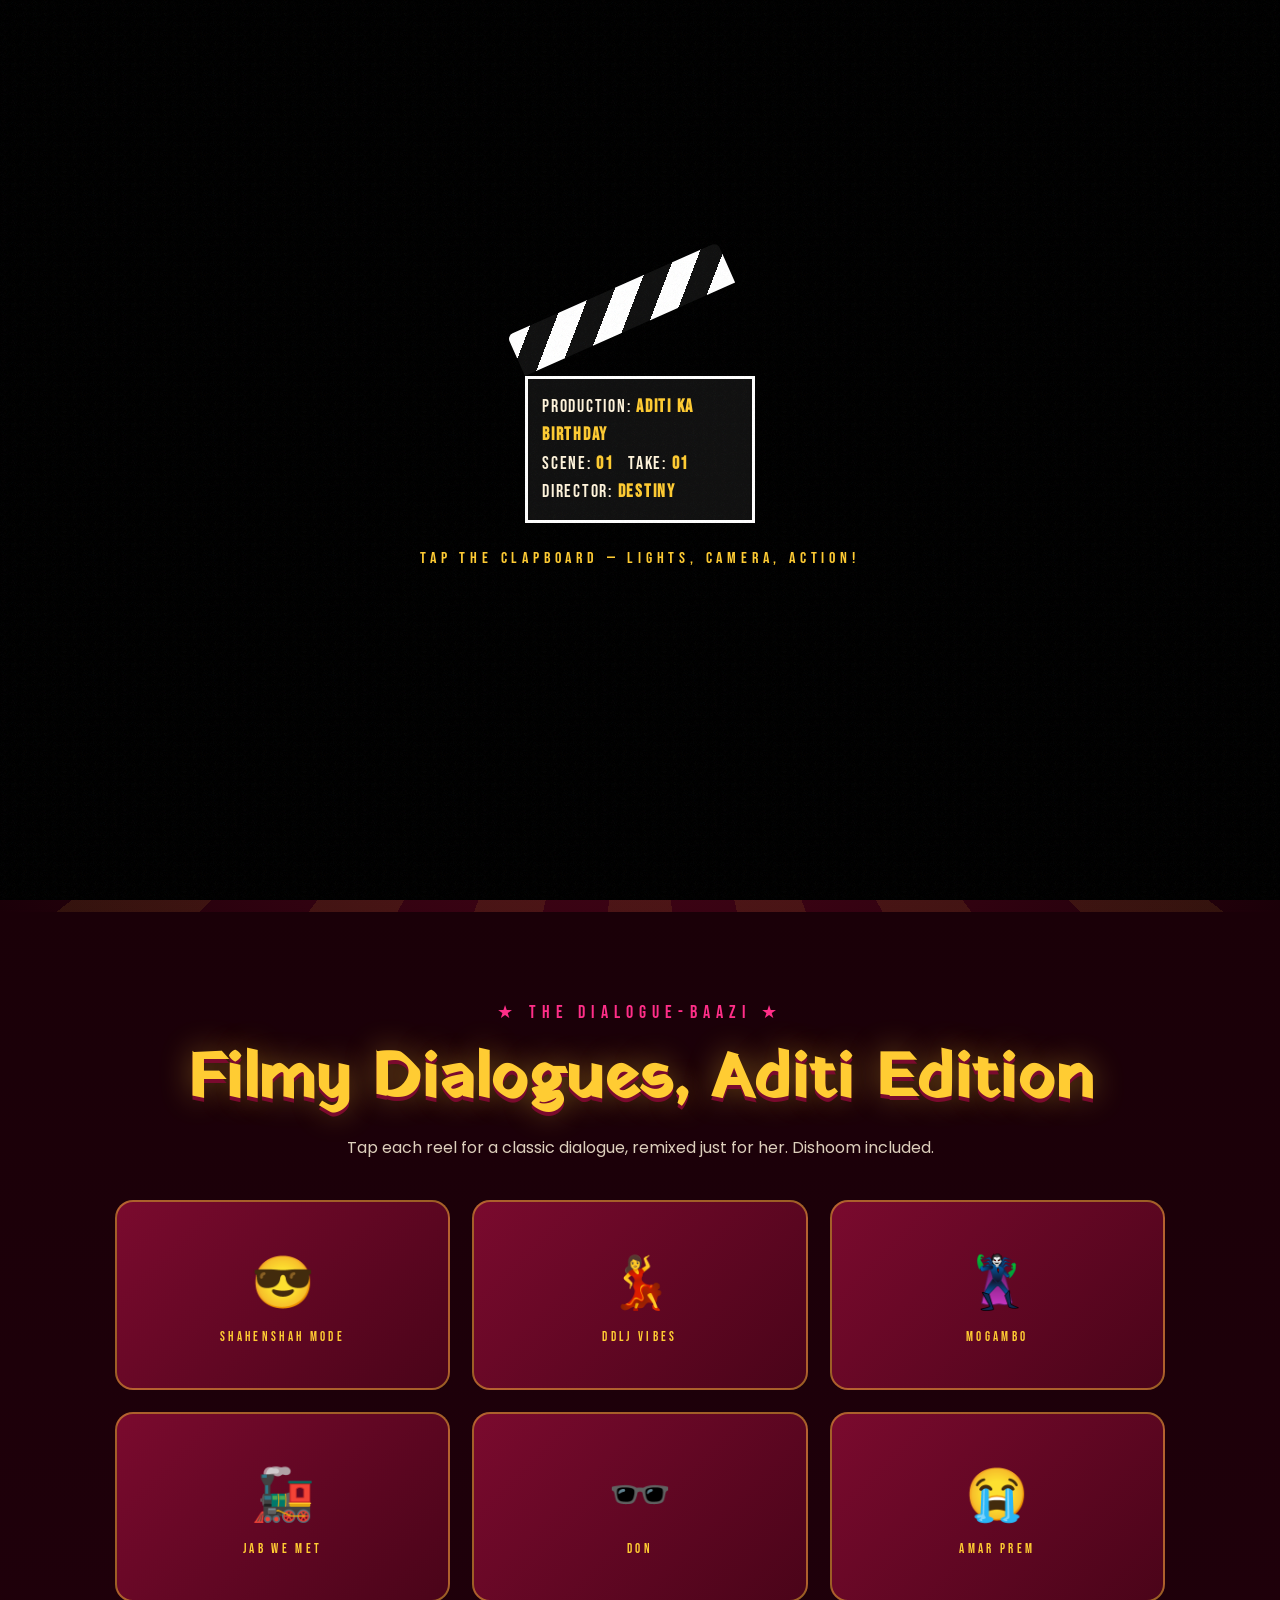
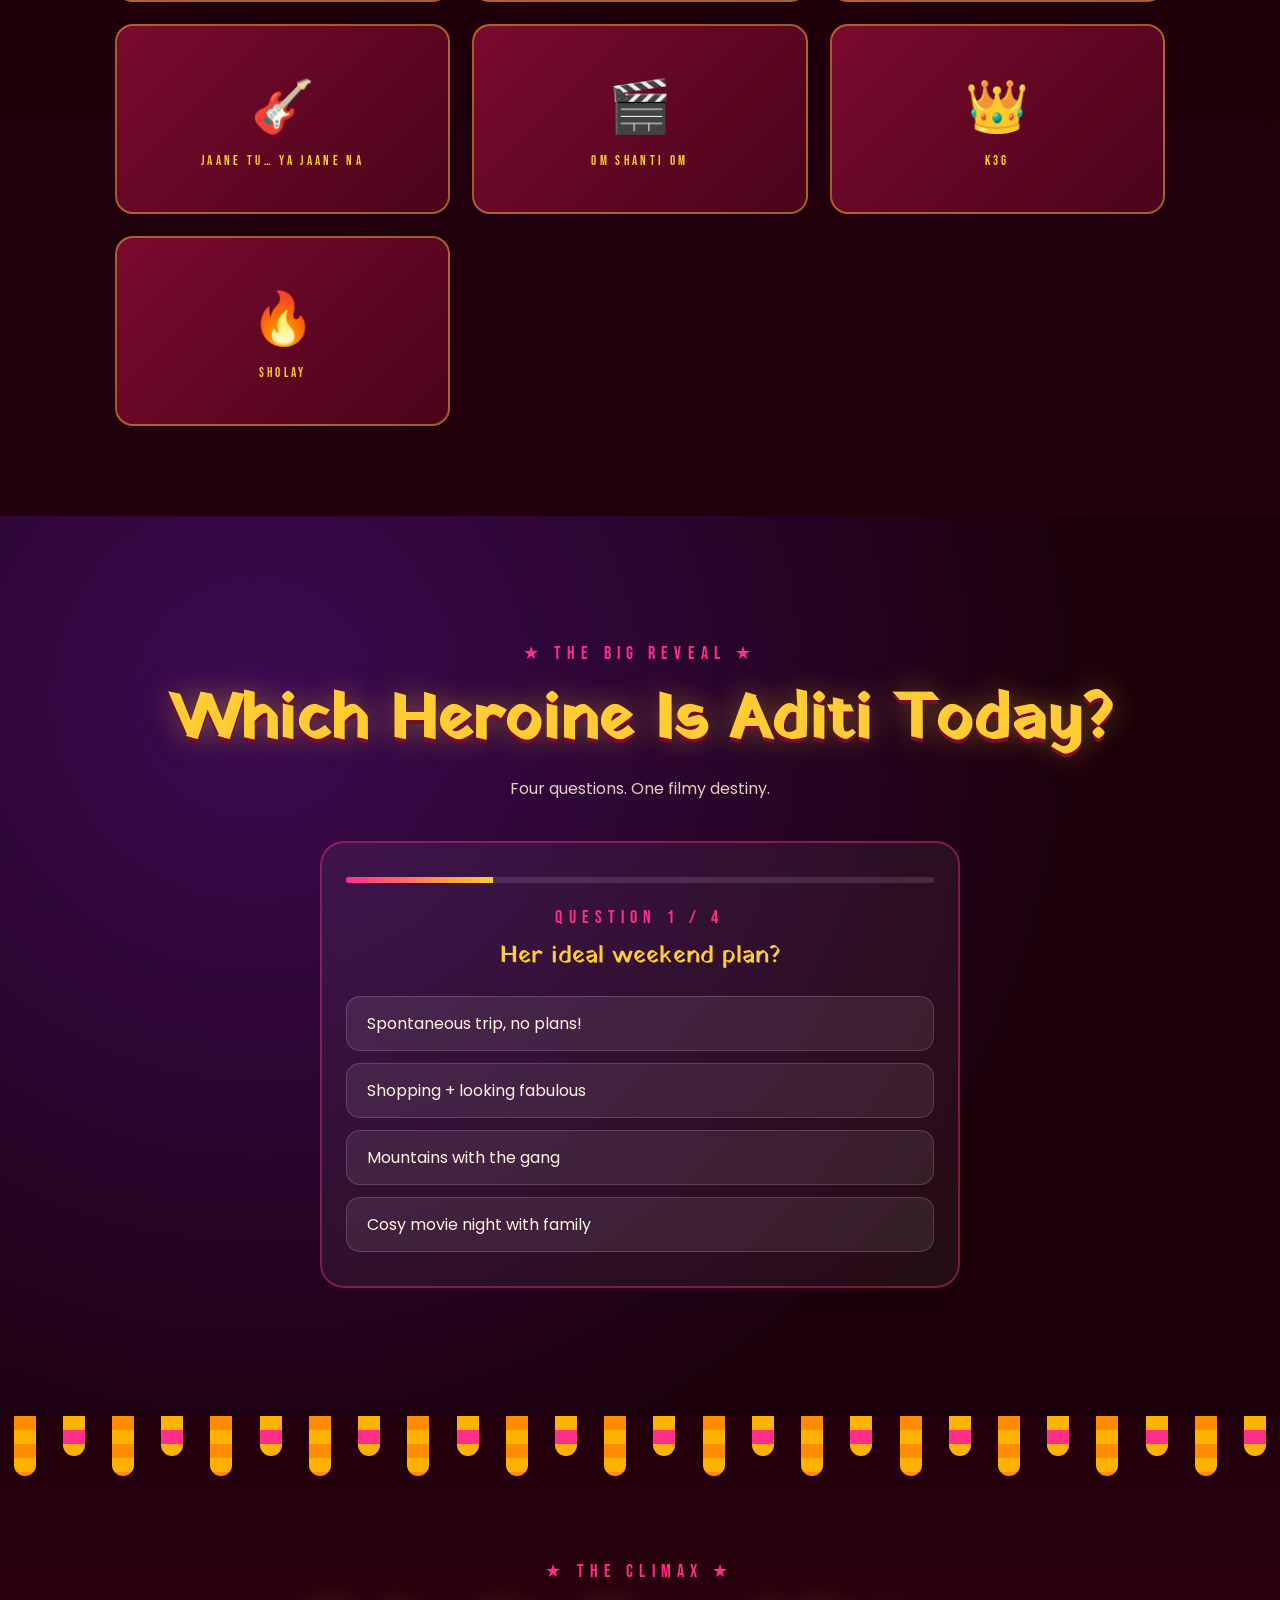
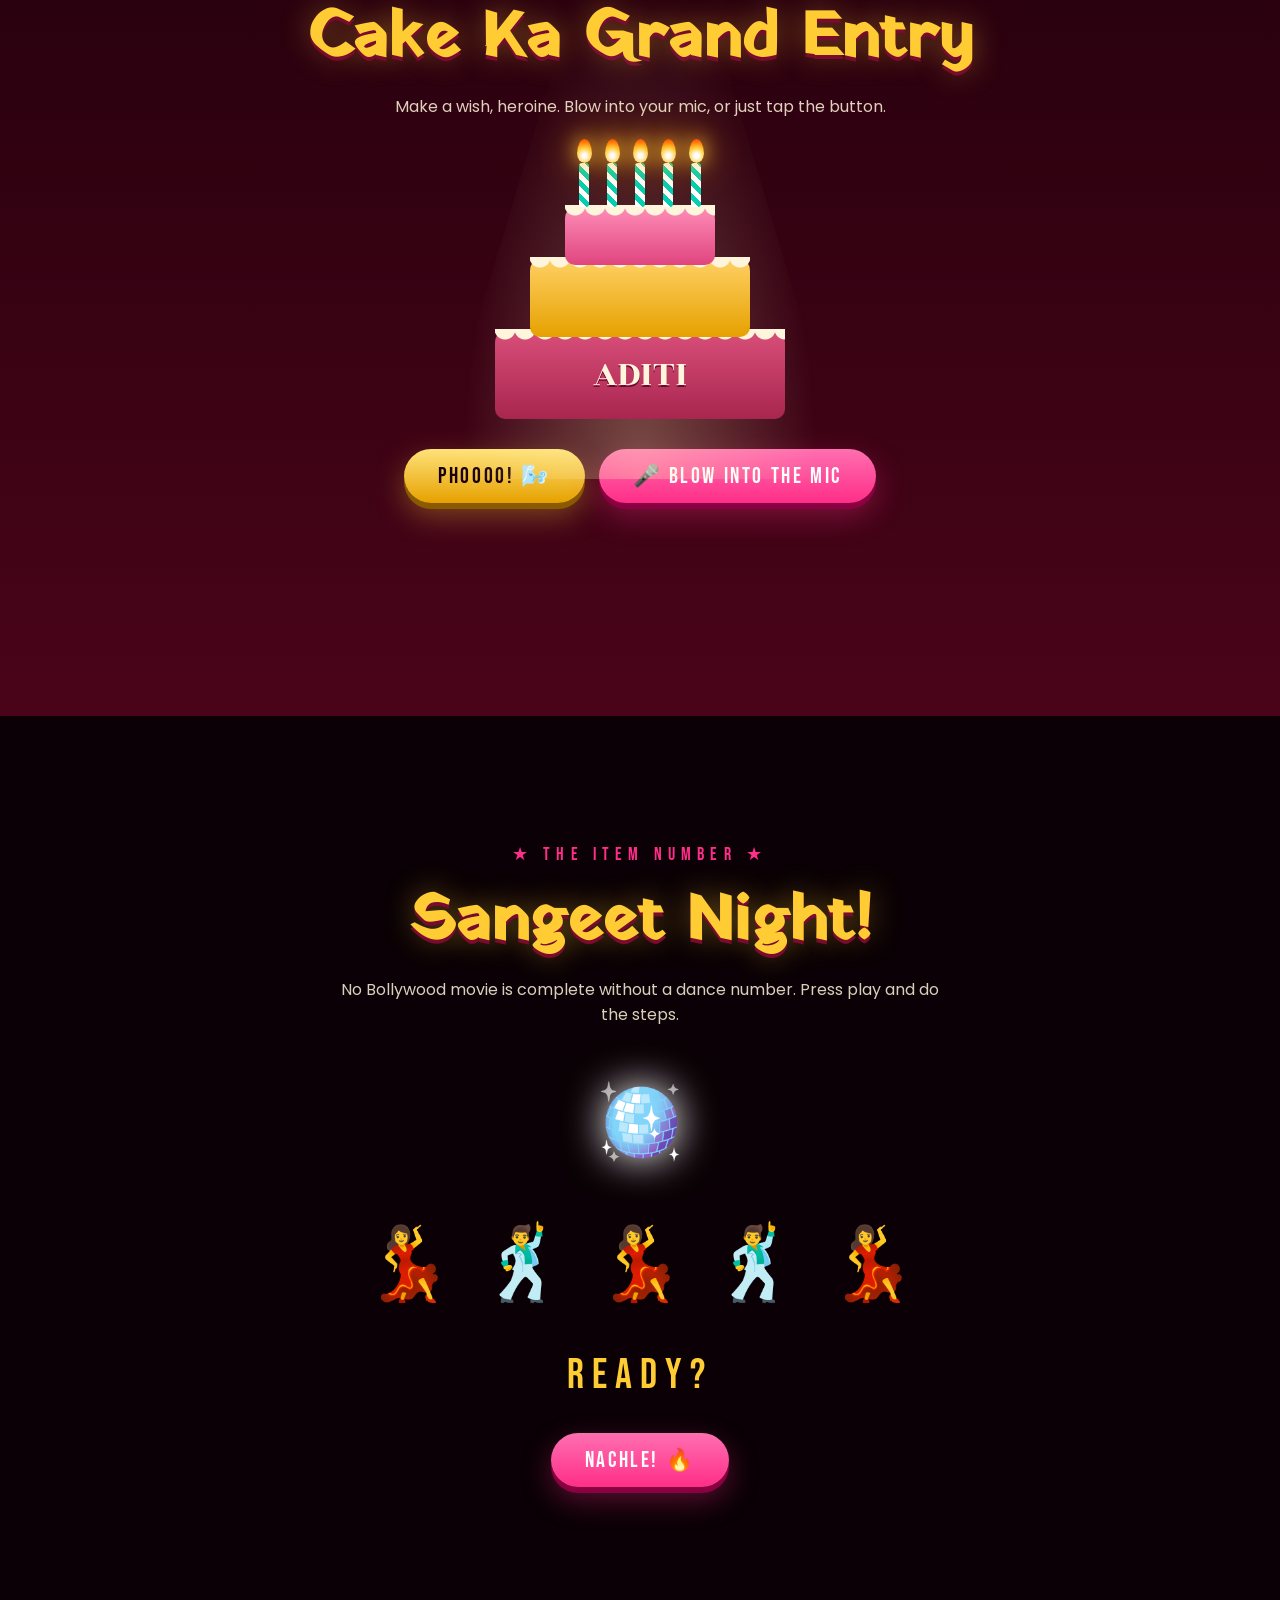
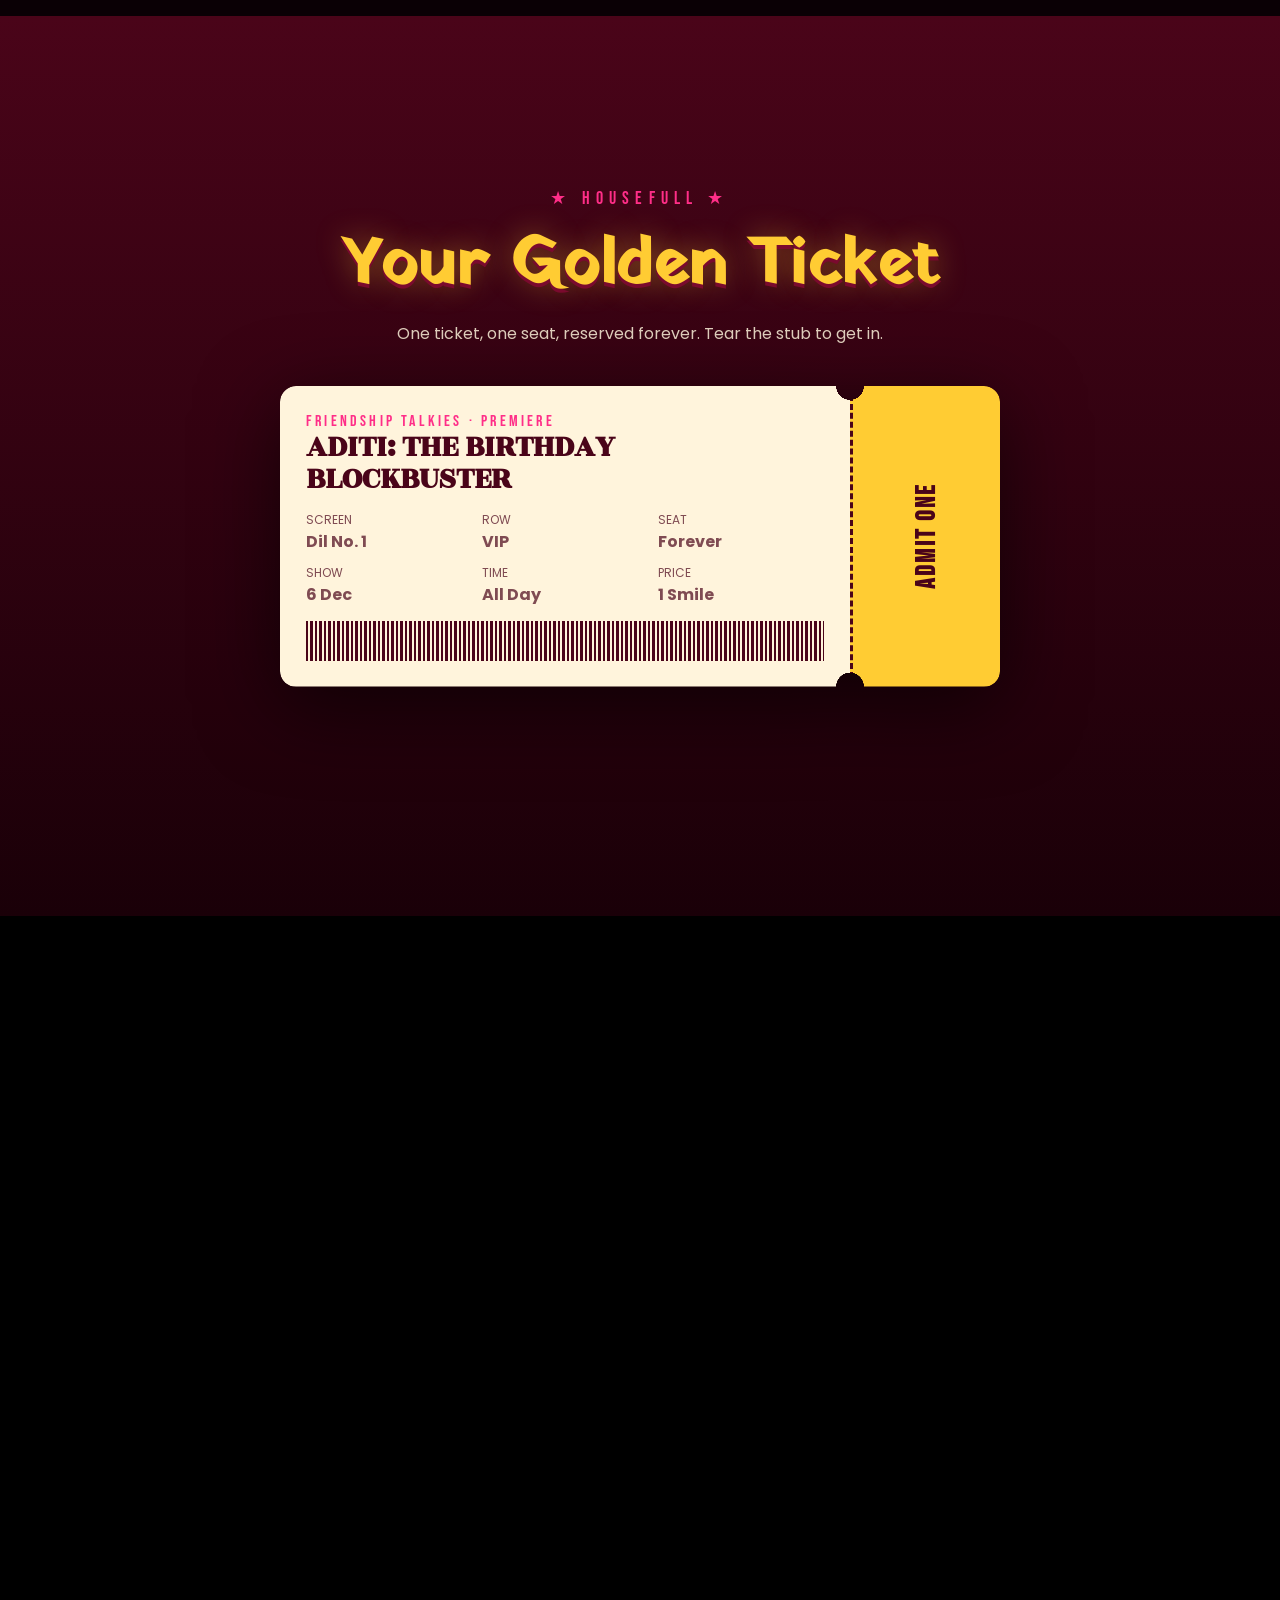
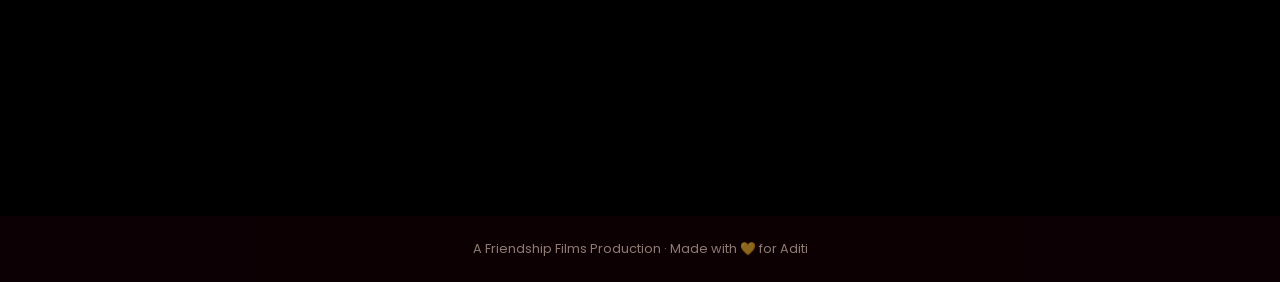
==== aditi/index.html @ 6b4821bf "Add Aditi birthday page" ====
<!DOCTYPE html>
<html lang="en">
<head>
<meta charset="UTF-8">
<meta name="viewport" content="width=device-width, initial-scale=1.0">
<title>Aditi — The Blockbuster</title>
<meta name="robots" content="noindex">
<link rel="icon" href="data:image/svg+xml,<svg xmlns='http://www.w3.org/2000/svg' viewBox='0 0 100 100'><text y='.9em' font-size='90'>🎬</text></svg>">
<link href="https://fonts.googleapis.com/css2?family=Bebas+Neue&family=Rozha+One&family=Yatra+One&family=Poppins:wght@300;400;600;800&family=Dancing+Script:wght@700&display=swap" rel="stylesheet">
<style>
:root{
  --maroon:#4a0419; --maroon2:#7a0a2e; --gold:#ffcc33; --gold2:#e6a100;
  --magenta:#ff2e88; --marigold:#ff8c00; --teal:#00d1b2; --cream:#fff4dc; --ink:#1a0008;
}
*{box-sizing:border-box;margin:0;padding:0}
html{scroll-behavior:smooth}
body{font-family:'Poppins',sans-serif;color:var(--cream);background:var(--ink);overflow-x:hidden}
body.locked{overflow:hidden}
canvas#fx{position:fixed;inset:0;pointer-events:none;z-index:90}
section{position:relative;min-height:100vh;padding:90px 16px;display:flex;flex-direction:column;align-items:center;justify-content:center;text-align:center;overflow:hidden}
.wrap{max-width:1050px;width:100%}
h2{font-family:'Yatra One',cursive;font-size:clamp(2.2rem,7vw,4rem);color:var(--gold);text-shadow:0 4px 0 var(--maroon2),0 0 30px rgba(255,204,51,.4);margin-bottom:8px}
.kicker{font-family:'Bebas Neue';letter-spacing:.35em;color:var(--magenta);font-size:1.1rem;margin-bottom:10px}
.lead{opacity:.85;max-width:620px;margin:0 auto 40px}
button{font-family:'Bebas Neue';letter-spacing:.12em;font-size:1.35rem;padding:14px 34px;border:none;border-radius:50px;cursor:pointer;color:var(--ink);background:linear-gradient(180deg,#ffe27a,var(--gold2));box-shadow:0 6px 0 #8a5a00,0 12px 30px rgba(255,204,51,.35);transition:transform .15s,box-shadow .15s}
button:hover{transform:translateY(-2px)}
button:active{transform:translateY(4px);box-shadow:0 2px 0 #8a5a00}
button.alt{background:linear-gradient(180deg,#ff6fb0,var(--magenta));color:#fff;box-shadow:0 6px 0 #8a0040,0 12px 30px rgba(255,46,136,.35)}

/* toran (marigold garland) */
.toran{position:absolute;top:0;left:0;right:0;height:70px;display:flex;justify-content:space-around;pointer-events:none;z-index:3}
.toran span{display:block;width:22px;background:repeating-linear-gradient(180deg,var(--marigold) 0 14px,#ffb300 14px 28px);border-radius:0 0 12px 12px;animation:sway 3s ease-in-out infinite;transform-origin:top}
.toran span:nth-child(odd){height:60px;animation-delay:-.7s}
.toran span:nth-child(even){height:40px;background:repeating-linear-gradient(180deg,#ffb300 0 14px,var(--magenta) 14px 28px)}
@keyframes sway{50%{transform:rotate(6deg)}}

/* ===== INTRO ===== */
#intro{position:fixed;inset:0;z-index:80;background:#000;display:flex;align-items:center;justify-content:center;flex-direction:column;transition:opacity 1s}
.clap{width:230px;cursor:pointer;user-select:none}
.clap .top{height:44px;background:repeating-linear-gradient(-45deg,#fff 0 22px,#111 22px 44px);border-radius:6px 6px 0 0;transform-origin:left bottom;transform:rotate(-24deg);transition:transform .15s}
.clap.snap .top{transform:rotate(0)}
.clap .body{background:#111;border:3px solid #fff;padding:14px;font-family:'Bebas Neue';text-align:left;letter-spacing:.1em;font-size:1.1rem;line-height:1.6}
.clap .body b{color:var(--gold)}
.hint{margin-top:26px;font-family:'Bebas Neue';letter-spacing:.3em;color:var(--gold);animation:blink 1s infinite}
@keyframes blink{50%{opacity:.25}}
.leader{position:absolute;inset:0;display:none;align-items:center;justify-content:center;background:radial-gradient(circle,#555,#111)}
.leader.on{display:flex}
.leader .ring{position:absolute;width:62vmin;height:62vmin;border:4px solid #ddd;border-radius:50%}
.leader .ring2{width:50vmin;height:50vmin}
.leader .sweep{position:absolute;width:62vmin;height:62vmin;border-radius:50%;background:conic-gradient(rgba(255,255,255,.35) var(--a,0deg),transparent 0)}
.leader .cross{position:absolute;width:100%;height:3px;background:#ddd}.leader .cross.v{width:3px;height:100%}
.leader .num{font-family:'Bebas Neue';font-size:40vmin;color:#fff;position:relative}
.presents{position:absolute;inset:0;display:none;flex-direction:column;align-items:center;justify-content:center;background:#000}
.presents.on{display:flex}
.presents p{font-family:'Bebas Neue';letter-spacing:.5em;font-size:clamp(1rem,3vw,1.6rem);opacity:0;animation:fadeIn 1.2s forwards}
.presents p:nth-child(2){animation-delay:1.2s;color:var(--gold);font-family:'Rozha One';letter-spacing:.05em;font-size:clamp(2rem,6vw,3.5rem)}
@keyframes fadeIn{to{opacity:1}}
.grain{position:fixed;inset:0;pointer-events:none;z-index:85;opacity:.07;background-image:url("data:image/svg+xml,%3Csvg xmlns='http://www.w3.org/2000/svg' width='120' height='120'%3E%3Cfilter id='n'%3E%3CfeTurbulence baseFrequency='.9'/%3E%3C/filter%3E%3Crect width='120' height='120' filter='url(%23n)'/%3E%3C/svg%3E");animation:grain .4s steps(3) infinite}
@keyframes grain{33%{transform:translate(-8px,5px)}66%{transform:translate(6px,-7px)}}

/* ===== POSTER ===== */
#poster{background:radial-gradient(ellipse at 50% 30%,var(--maroon2),var(--maroon) 55%,var(--ink));}
.rays{position:absolute;width:250vmax;height:250vmax;top:50%;left:50%;margin:-125vmax;background:repeating-conic-gradient(rgba(255,204,51,.09) 0 8deg,transparent 8deg 16deg);animation:spin 60s linear infinite}
@keyframes spin{to{transform:rotate(360deg)}}
.marquee{position:relative;padding:34px clamp(18px,5vw,60px);border-radius:24px;background:linear-gradient(180deg,#2a0010,#150006);border:6px solid var(--gold2);box-shadow:0 0 0 3px #000,0 0 60px rgba(255,204,51,.35);max-width:900px}
.bulbs{position:absolute;inset:-6px;pointer-events:none}
.bulb{position:absolute;width:12px;height:12px;border-radius:50%;background:#fff6c2;box-shadow:0 0 10px #ffd84d,0 0 20px #ffb300;animation:bulb 1s infinite}
.bulb.b{animation-delay:.5s}
@keyframes bulb{50%{background:#6b4a00;box-shadow:none}}
.cert{display:inline-block;border:2px solid var(--gold);color:var(--gold);font-family:'Bebas Neue';letter-spacing:.2em;padding:4px 14px;border-radius:4px;margin-bottom:14px;font-size:.95rem}
.title{font-family:'Rozha One';font-size:clamp(4.5rem,20vw,12rem);line-height:.9;background:linear-gradient(180deg,#fff7c2 10%,var(--gold) 45%,var(--gold2) 60%,#8a5a00);-webkit-background-clip:text;background-clip:text;color:transparent;filter:drop-shadow(0 6px 0 #3a0010) drop-shadow(0 0 25px rgba(255,204,51,.5));animation:zoomIn 1.4s cubic-bezier(.2,1.6,.4,1) both}
@keyframes zoomIn{from{transform:scale(3);opacity:0}}
.title-hi{font-family:'Yatra One';color:var(--magenta);font-size:clamp(1.6rem,5vw,2.6rem);margin-top:4px;text-shadow:0 0 18px rgba(255,46,136,.6)}
.tagline{font-family:'Bebas Neue';letter-spacing:.25em;font-size:clamp(1rem,3vw,1.5rem);margin:18px 0 6px}
.stars{color:var(--gold);font-size:1.5rem;letter-spacing:.2em}
.reviews{display:flex;flex-wrap:wrap;gap:12px;justify-content:center;margin-top:22px}
.review{font-size:.85rem;background:rgba(255,255,255,.06);border:1px solid rgba(255,204,51,.3);padding:8px 14px;border-radius:30px}
.review i{color:var(--gold);font-style:normal}
.dates{margin-top:24px;font-family:'Bebas Neue';letter-spacing:.3em;color:var(--teal)}
.theme{display:inline-flex;align-items:center;gap:14px;margin-top:26px;padding:12px 18px;border-radius:60px;background:linear-gradient(90deg,rgba(255,46,136,.25),rgba(255,204,51,.2));border:2px solid var(--magenta);color:var(--cream);text-decoration:none;text-align:left;transition:transform .2s}
.theme:hover{transform:scale(1.05)}
.theme .disc{font-size:2.2rem;animation:spin 3s linear infinite}
.theme small{display:block;font-family:'Bebas Neue';letter-spacing:.25em;color:var(--gold);font-size:.8rem}
.theme b{display:block;font-family:'Yatra One';font-size:1.4rem;font-weight:400}
.theme em{font-size:.75rem;opacity:.75;font-style:normal}
.theme .play{width:40px;height:40px;border-radius:50%;background:var(--gold);color:var(--ink);display:flex;align-items:center;justify-content:center;font-size:1rem}
.musicbtn{position:fixed;right:16px;bottom:16px;z-index:70;width:64px;height:64px;padding:0;border-radius:50%;font-size:1.8rem;display:none}
.musicbtn.show{display:block}
.musicbtn.playing{animation:thump .4s infinite alternate}
@keyframes thump{to{transform:scale(1.12)}}

/* ===== DIALOGUES ===== */
#dialogues{background:linear-gradient(180deg,var(--ink),#22000c)}
.dgrid{display:grid;grid-template-columns:repeat(auto-fit,minmax(260px,1fr));gap:22px}
.dcard{position:relative;min-height:190px;border-radius:18px;cursor:pointer;perspective:1200px}
.dcard .in{position:absolute;inset:0;transition:transform .8s cubic-bezier(.3,1.5,.5,1);transform-style:preserve-3d}
.dcard.open .in{transform:rotateY(180deg)}
.dcard .f,.dcard .bk{position:absolute;inset:0;border-radius:18px;backface-visibility:hidden;display:flex;flex-direction:column;align-items:center;justify-content:center;padding:22px}
.dcard .f{background:linear-gradient(135deg,var(--maroon2),var(--maroon));border:2px solid rgba(255,204,51,.45)}
.dcard .f .emo{font-size:3.2rem;margin-bottom:8px}
.dcard .f small{font-family:'Bebas Neue';letter-spacing:.25em;color:var(--gold)}
.dcard .bk{transform:rotateY(180deg);background:var(--cream);color:var(--maroon)}
.dcard .bk q{font-family:'Yatra One';font-size:1.2rem;line-height:1.45;quotes:"“" "”"}
.dcard .bk span{margin-top:12px;font-size:.8rem;opacity:.7}
.pow{position:absolute;font-family:'Bebas Neue';font-size:3rem;color:var(--gold);-webkit-text-stroke:2px var(--maroon);pointer-events:none;z-index:5;animation:pow .8s forwards}
@keyframes pow{0%{transform:scale(0) rotate(-20deg)}40%{transform:scale(1.3) rotate(8deg)}100%{transform:scale(1) translateY(-60px);opacity:0}}

/* ===== QUIZ ===== */
#quiz{background:radial-gradient(circle at 20% 20%,#3b0a52,var(--ink) 70%)}
.qbox{max-width:640px;margin:0 auto;background:rgba(255,255,255,.05);border:2px solid rgba(255,46,136,.4);border-radius:24px;padding:34px 24px;backdrop-filter:blur(6px)}
.qprog{height:6px;background:rgba(255,255,255,.12);border-radius:6px;overflow:hidden;margin-bottom:24px}
.qprog div{height:100%;width:0;background:linear-gradient(90deg,var(--magenta),var(--gold));transition:width .5s}
.qq{font-family:'Yatra One';font-size:1.5rem;margin-bottom:22px;color:var(--gold)}
.opts{display:grid;gap:12px}
.opt{font-family:'Poppins';letter-spacing:0;font-size:1rem;text-align:left;padding:14px 20px;border-radius:14px;background:rgba(255,255,255,.08);color:var(--cream);box-shadow:none;border:1px solid rgba(255,255,255,.15)}
.opt:hover{background:rgba(255,46,136,.25);border-color:var(--magenta)}
.result .rname{font-family:'Rozha One';font-size:clamp(2.4rem,8vw,3.6rem);color:var(--magenta);margin:8px 0}
.result .rline{font-family:'Yatra One';font-size:1.3rem;color:var(--gold);margin-bottom:12px}
.result p{opacity:.85;margin-bottom:22px}
.result .emo{font-size:4rem}

/* ===== CAKE ===== */
#cake{background:linear-gradient(180deg,#22000c,var(--maroon))}
.stage{position:relative;width:300px;height:260px;margin:30px auto}
.spot{position:absolute;left:50%;top:-240px;width:420px;height:560px;margin-left:-210px;background:radial-gradient(ellipse at 50% 100%,rgba(255,240,180,.3),transparent 60%);clip-path:polygon(40% 0,60% 0,100% 100%,0 100%);pointer-events:none}
.tier{position:absolute;left:50%;transform:translateX(-50%);border-radius:14px 14px 10px 10px}
.t1{bottom:0;width:290px;height:90px;background:linear-gradient(180deg,#d94f7a,#a8264f)}
.t2{bottom:82px;width:220px;height:80px;background:linear-gradient(180deg,#ffd166,#e6a100)}
.t3{bottom:154px;width:150px;height:60px;background:linear-gradient(180deg,#ff8fb8,#e0457f)}
.tier::before{content:"";position:absolute;top:0;left:0;right:0;height:18px;background:radial-gradient(circle at 10px 0,var(--cream) 10px,transparent 11px) 0 0/20px 18px repeat-x}
.t1::after{content:"ADITI";position:absolute;inset:0;display:flex;align-items:center;justify-content:center;font-family:'Rozha One';font-size:2.4rem;color:var(--cream);text-shadow:0 2px 0 #6b0a2e}
.candles{position:absolute;bottom:212px;left:50%;transform:translateX(-50%);display:flex;gap:18px}
.candle{width:10px;height:44px;border-radius:3px;background:repeating-linear-gradient(45deg,#fff 0 5px,var(--teal) 5px 10px);position:relative}
.flame{position:absolute;top:-24px;left:50%;width:15px;height:24px;margin-left:-7.5px;border-radius:50% 50% 50% 50%/60% 60% 40% 40%;background:radial-gradient(circle at 50% 70%,#fff 12%,var(--gold) 45%,#ff5a00 85%);box-shadow:0 0 20px var(--gold),0 0 40px #ff8c00;animation:flick .12s infinite alternate;transition:opacity .3s,transform .3s}
.flame.out{opacity:0;transform:translateY(-10px) scale(.3)}
@keyframes flick{to{transform:scale(1.1) rotate(4deg)}}
.smoke{position:absolute;top:-30px;left:50%;width:8px;height:8px;margin-left:-4px;border-radius:50%;background:rgba(220,220,220,.6);animation:smoke 1.5s forwards}
@keyframes smoke{to{transform:translateY(-70px) scale(4);opacity:0}}
.cakebtns{display:flex;gap:14px;justify-content:center;flex-wrap:wrap}
#wishmsg{margin-top:22px;min-height:2em;font-family:'Yatra One';font-size:1.4rem;color:var(--gold)}

/* ===== DANCE ===== */
#dance{background:#0a0005;transition:background .3s}
#dance.party{animation:disco 1.6s infinite}
@keyframes disco{0%{background:#2a0038}25%{background:#00283a}50%{background:#3a1a00}75%{background:#3a0018}}
.ball{font-size:4.5rem;animation:spin 4s linear infinite;display:inline-block;filter:drop-shadow(0 0 20px #fff)}
.lights{position:absolute;inset:0;pointer-events:none;opacity:0;transition:opacity .4s}
#dance.party .lights{opacity:1}
.beam{position:absolute;top:-10%;width:120px;height:130%;transform-origin:top center;filter:blur(8px);opacity:.35;animation:beam 3s ease-in-out infinite alternate}
@keyframes beam{from{transform:rotate(-30deg)}to{transform:rotate(30deg)}}
.floor{display:flex;gap:clamp(8px,3vw,26px);justify-content:center;margin:34px 0;font-size:clamp(2.6rem,9vw,4.5rem);min-height:90px}
.floor span{display:inline-block}
#dance.party .floor span{animation:jig .4s infinite alternate}
#dance.party .floor span:nth-child(even){animation-delay:.2s}
@keyframes jig{from{transform:translateY(0) rotate(-12deg)}to{transform:translateY(-22px) rotate(12deg)}}
.steps{font-family:'Bebas Neue';letter-spacing:.2em;font-size:clamp(1.6rem,5vw,2.6rem);color:var(--gold);min-height:1.4em;margin-bottom:24px}

/* ===== TICKET ===== */
#ticket{background:linear-gradient(180deg,var(--maroon),var(--ink))}
.tk{display:flex;max-width:720px;width:100%;margin:0 auto;filter:drop-shadow(0 20px 40px rgba(0,0,0,.6))}
.tk-main{flex:1;background:var(--cream);color:var(--maroon);padding:26px;border-radius:16px 0 0 16px;text-align:left;position:relative;
  -webkit-mask:radial-gradient(circle 14px at 100% 0,#0000 98%,#000) top/100% 51% no-repeat,radial-gradient(circle 14px at 100% 100%,#0000 98%,#000) bottom/100% 51% no-repeat;
  mask:radial-gradient(circle 14px at 100% 0,#0000 98%,#000) top/100% 51% no-repeat,radial-gradient(circle 14px at 100% 100%,#0000 98%,#000) bottom/100% 51% no-repeat}
.tk-main h3{font-family:'Rozha One';font-size:2rem;line-height:1}
.tk-main .sm{font-family:'Bebas Neue';letter-spacing:.2em;color:var(--magenta)}
.tk-grid{display:grid;grid-template-columns:repeat(3,1fr);gap:10px;margin-top:16px}
.tk-grid div{font-size:.75rem;opacity:.7}.tk-grid b{display:block;font-size:1rem;opacity:1}
.tk-stub{width:150px;background:var(--gold);color:var(--maroon);border-left:3px dashed var(--maroon);border-radius:0 16px 16px 0;display:flex;flex-direction:column;align-items:center;justify-content:center;padding:14px;cursor:pointer;transition:transform .8s cubic-bezier(.5,-0.4,.6,1.4),opacity .8s;
  -webkit-mask:radial-gradient(circle 14px at 0 0,#0000 98%,#000) top/100% 51% no-repeat,radial-gradient(circle 14px at 0 100%,#0000 98%,#000) bottom/100% 51% no-repeat;
  mask:radial-gradient(circle 14px at 0 0,#0000 98%,#000) top/100% 51% no-repeat,radial-gradient(circle 14px at 0 100%,#0000 98%,#000) bottom/100% 51% no-repeat}
.tk-stub.torn{transform:translate(60px,120px) rotate(28deg);opacity:0}
.tk-stub b{font-family:'Bebas Neue';font-size:1.6rem;letter-spacing:.1em;writing-mode:vertical-rl;transform:rotate(180deg)}
.barcode{height:40px;margin-top:14px;background:repeating-linear-gradient(90deg,var(--maroon) 0 2px,transparent 2px 4px,var(--maroon) 4px 7px,transparent 7px 9px)}
#admit{margin-top:24px;font-family:'Yatra One';font-size:1.3rem;color:var(--gold);min-height:1.6em}

/* ===== CREDITS ===== */
#credits{background:#000;min-height:100vh;padding:0}
.crwin{position:relative;height:100vh;width:100%;overflow:hidden;-webkit-mask:linear-gradient(transparent,#000 18%,#000 82%,transparent);mask:linear-gradient(transparent,#000 18%,#000 82%,transparent)}
.roll{position:absolute;left:0;right:0;top:100%;text-align:center}
.roll.go{animation:roll 38s linear forwards}
@keyframes roll{to{transform:translateY(calc(-100% - 100vh))}}
.roll .role{font-family:'Bebas Neue';letter-spacing:.35em;color:var(--gold);font-size:.95rem;margin-top:34px}
.roll .who{font-family:'Poppins';font-weight:600;font-size:1.35rem}
.roll .big{font-family:'Rozha One';font-size:clamp(3rem,10vw,5rem);color:var(--gold);margin:40px 0 10px}
.roll .end{font-family:'Yatra One';font-size:clamp(2rem,7vw,3.4rem);color:var(--magenta);margin-top:80px}

.reveal{opacity:0;transform:translateY(50px) scale(.97);transition:all 1s cubic-bezier(.2,.9,.3,1)}
.reveal.show{opacity:1;transform:none}
footer{background:#000;text-align:center;padding:24px;font-size:.8rem;opacity:.5}
@media (max-width:560px){.tk{flex-direction:column}.tk-main{border-radius:16px 16px 0 0;-webkit-mask:none;mask:none}.tk-stub{width:auto;border-left:none;border-top:3px dashed var(--maroon);border-radius:0 0 16px 16px;-webkit-mask:none;mask:none}.tk-stub b{writing-mode:horizontal-tb;transform:none}.tk-grid{grid-template-columns:repeat(2,1fr)}}
</style>
</head>
<body class="locked">
<canvas id="fx"></canvas>
<div class="grain"></div>
<button class="musicbtn" id="music" title="Dhol on/off">🥁</button>

<!-- INTRO -->
<div id="intro">
  <div class="clap" id="clap">
    <div class="top"></div>
    <div class="body">
      <div>PRODUCTION: <b>ADITI KA BIRTHDAY</b></div>
      <div>SCENE: <b>01</b> &nbsp; TAKE: <b>01</b></div>
      <div>DIRECTOR: <b>DESTINY</b></div>
    </div>
  </div>
  <div class="hint">TAP THE CLAPBOARD — LIGHTS, CAMERA, ACTION!</div>
  <div class="leader" id="leader">
    <div class="sweep" id="sweep"></div><div class="ring"></div><div class="ring ring2"></div>
    <div class="cross"></div><div class="cross v"></div><div class="num" id="num">3</div>
  </div>
  <div class="presents" id="presents">
    <p>FRIENDSHIP FILMS PRESENTS</p>
    <p>Ek Aditi Production</p>
  </div>
</div>

<!-- POSTER -->
<section id="poster">
  <div class="rays"></div>
  <div class="toran" id="toran1"></div>
  <div class="marquee">
    <div class="bulbs" id="bulbs"></div>
    <div class="cert">U/A · UNIVERSALLY ADORABLE</div>
    <div class="title">ADITI</div>
    <div class="title-hi">अदिति — The Birthday Blockbuster</div>
    <div class="tagline">EK LADKI · EK CAKE · INFINITE DRAMA</div>
    <div class="stars">★★★★★</div>
    <div class="reviews">
      <div class="review">"Paisa vasool!" <i>— Every friend ever</i></div>
      <div class="review">"Cutest heroine of the decade" <i>— Filmfare (probably)</i></div>
      <div class="review">"Iconic. Legendary." <i>— Her Mom</i></div>
    </div>
    <div class="dates">NOW SHOWING · IN CINEMAS NEAR YOUR HEART</div>
    <a class="theme" id="theme" href="https://www.youtube.com/results?search_query=Kabhi+Kabhi+Aditi+Jaane+Tu+Ya+Jaane+Na" target="_blank" rel="noopener">
      <span class="disc">💿</span>
      <span><small>OFFICIAL THEME SONG</small><b>Kabhi Kabhi Aditi</b><em>Jaane Tu… Ya Jaane Na · A.R. Rahman</em></span>
      <span class="play">▶</span>
    </a>
  </div>
</section>

<!-- DIALOGUES -->
<section id="dialogues">
  <div class="wrap reveal">
    <div class="kicker">★ THE DIALOGUE-BAAZI ★</div>
    <h2>Filmy Dialogues, Aditi Edition</h2>
    <p class="lead">Tap each reel for a classic dialogue, remixed just for her. Dishoom included.</p>
    <div class="dgrid" id="dgrid"></div>
  </div>
</section>

<!-- QUIZ -->
<section id="quiz">
  <div class="wrap reveal">
    <div class="kicker">★ THE BIG REVEAL ★</div>
    <h2>Which Heroine Is Aditi Today?</h2>
    <p class="lead">Four questions. One filmy destiny.</p>
    <div class="qbox" id="qbox"></div>
  </div>
</section>

<!-- CAKE -->
<section id="cake">
  <div class="toran" id="toran2"></div>
  <div class="wrap reveal">
    <div class="kicker">★ THE CLIMAX ★</div>
    <h2>Cake Ka Grand Entry</h2>
    <p class="lead">Make a wish, heroine. Blow into your mic, or just tap the button.</p>
    <div class="stage">
      <div class="spot"></div>
      <div class="tier t1"></div><div class="tier t2"></div><div class="tier t3"></div>
      <div class="candles" id="candles"></div>
    </div>
    <div class="cakebtns">
      <button id="blow">PHOOOO! 🌬️</button>
      <button class="alt" id="mic">🎤 BLOW INTO THE MIC</button>
    </div>
    <div id="wishmsg"></div>
  </div>
</section>

<!-- DANCE -->
<section id="dance">
  <div class="lights" id="lights"></div>
  <div class="wrap reveal">
    <div class="kicker">★ THE ITEM NUMBER ★</div>
    <h2>Sangeet Night!</h2>
    <p class="lead">No Bollywood movie is complete without a dance number. Press play and do the steps.</p>
    <div class="ball">🪩</div>
    <div class="floor"><span>💃</span><span>🕺</span><span>💃</span><span>🕺</span><span>💃</span></div>
    <div class="steps" id="steps">READY?</div>
    <button class="alt" id="party">NACHLE! 🔥</button>
  </div>
</section>

<!-- TICKET -->
<section id="ticket">
  <div class="wrap reveal">
    <div class="kicker">★ HOUSEFULL ★</div>
    <h2>Your Golden Ticket</h2>
    <p class="lead">One ticket, one seat, reserved forever. Tear the stub to get in.</p>
    <div class="tk">
      <div class="tk-main">
        <div class="sm">FRIENDSHIP TALKIES · PREMIERE</div>
        <h3>ADITI: THE BIRTHDAY BLOCKBUSTER</h3>
        <div class="tk-grid">
          <div>SCREEN<b>Dil No. 1</b></div>
          <div>ROW<b>VIP</b></div>
          <div>SEAT<b>Forever</b></div>
          <div>SHOW<b id="tdate">Today</b></div>
          <div>TIME<b>All Day</b></div>
          <div>PRICE<b>1 Smile</b></div>
        </div>
        <div class="barcode"></div>
      </div>
      <div class="tk-stub" id="stub"><b>ADMIT ONE</b></div>
    </div>
    <div id="admit"></div>
  </div>
</section>

<!-- CREDITS -->
<section id="credits">
  <div class="crwin">
    <div class="roll" id="roll">
      <div class="big">ADITI</div>
      <div class="who" style="opacity:.7">The Birthday Blockbuster</div>
      <div class="role">STARRING</div><div class="who">Aditi, as herself (iconic)</div>
      <div class="role">DIRECTED BY</div><div class="who">Destiny</div>
      <div class="role">MUSIC BY</div><div class="who">Aditi's laugh</div>
      <div class="role">THEME SONG</div><div class="who">"Kabhi Kabhi Aditi" (on repeat, obviously)</div>
      <div class="role">CHOREOGRAPHY</div><div class="who">Her 2 AM kitchen dance moves</div>
      <div class="role">COSTUME DESIGN</div><div class="who">"I have nothing to wear" (full wardrobe)</div>
      <div class="role">SPECIAL APPEARANCE</div><div class="who">The Cake 🎂</div>
      <div class="role">STUNTS</div><div class="who">Surviving Monday mornings</div>
      <div class="role">CATERING</div><div class="who">Maggi, chai &amp; golgappe</div>
      <div class="role">DRAMA CONSULTANT</div><div class="who">Aditi (again)</div>
      <div class="role">PRODUCED WITH LOVE BY</div><div class="who">Your friend, forever</div>
      <div class="role">NO FRIENDS WERE HARMED</div><div class="who">(except by her roasts)</div>
      <div class="end">Picture abhi baaki hai, dost! 🎬</div>
      <div class="who" style="margin-top:14px;opacity:.8">Happy Birthday, Aditi 💛</div>
    </div>
  </div>
</section>
<footer>A Friendship Films Production · Made with 💛 for Aditi</footer>

<script>
/* ---------- AUDIO (Web Audio, no files) ---------- */
let AC;
const ac=()=>AC||(AC=new (window.AudioContext||window.webkitAudioContext)());
function tone(f1,f2,dur,type='sine',vol=.5,when=0){
  const a=ac(),t=a.currentTime+when,o=a.createOscillator(),g=a.createGain();
  o.type=type;o.frequency.setValueAtTime(f1,t);o.frequency.exponentialRampToValueAtTime(f2,t+dur);
  g.gain.setValueAtTime(vol,t);g.gain.exponentialRampToValueAtTime(.001,t+dur);
  o.connect(g).connect(a.destination);o.start(t);o.stop(t+dur);
}
function noise(dur,freq,vol=.4,when=0,q=1){
  const a=ac(),t=a.currentTime+when,b=a.createBuffer(1,a.sampleRate*dur,a.sampleRate),d=b.getChannelData(0);
  for(let i=0;i<d.length;i++)d[i]=Math.random()*2-1;
  const s=a.createBufferSource(),f=a.createBiquadFilter(),g=a.createGain();
  s.buffer=b;f.type='bandpass';f.frequency.value=freq;f.Q.value=q;
  g.gain.setValueAtTime(vol,t);g.gain.exponentialRampToValueAtTime(.001,t+dur);
  s.connect(f).connect(g).connect(a.destination);s.start(t);
}
const dhaa=(w=0)=>{tone(160,45,.35,'sine',.9,w);noise(.05,900,.25,w)};
const tak=(w=0)=>noise(.08,3200,.45,w,2);
const dishoom=()=>{noise(.5,500,.8,0,.6);tone(220,40,.5,'sawtooth',.25)};
const ting=()=>{[880,1320,1760].forEach((f,i)=>tone(f,f*.99,.6,'triangle',.25,i*.07))};

// dhol loop: classic bhangra-ish "DHA . tak DHA . tak tak ."
let loopT=null,bpm=110;
const pattern=['D','','t','D','','t','t',''];
function startDhol(){
  if(loopT)return;let i=0;
  const step=()=>{const p=pattern[i%8];if(p==='D')dhaa();if(p==='t')tak();i++;loopT=setTimeout(step,60000/bpm/2)};
  step();document.getElementById('music').classList.add('playing');
}
function stopDhol(){clearTimeout(loopT);loopT=null;document.getElementById('music').classList.remove('playing')}
document.getElementById('music').onclick=()=>{ac().resume();loopT?stopDhol():startDhol()};

/* ---------- FX CANVAS: confetti + marigold petals ---------- */
const cv=document.getElementById('fx'),cx=cv.getContext('2d');let P=[];
const fit=()=>{cv.width=innerWidth;cv.height=innerHeight};fit();addEventListener('resize',fit);
const pal=['#ffcc33','#ff2e88','#ff8c00','#00d1b2','#fff4dc','#b14cff'];
function confetti(n=200,x=null,y=null){
  for(let i=0;i<n;i++){
    const burst=x!==null;
    P.push({k:Math.random()<.35?'petal':'rect',
      x:burst?x:Math.random()*cv.width,y:burst?y:-20-Math.random()*cv.height*.4,
      vx:burst?(Math.random()-.5)*16:(Math.random()-.5)*2,vy:burst?-Math.random()*14-2:2+Math.random()*3,
      g:burst?.35:.02,s:5+Math.random()*7,r:Math.random()*6,vr:(Math.random()-.5)*.3,
      c:pal[Math.random()*pal.length|0]});
  }
}
(function loop(){
  cx.clearRect(0,0,cv.width,cv.height);
  P=P.filter(p=>p.y<cv.height+30);
  for(const p of P){
    p.vy+=p.g;if(p.vy>6)p.vy=6;p.x+=p.vx;p.y+=p.vy;p.vx*=.99;p.r+=p.vr;
    cx.save();cx.translate(p.x,p.y);cx.rotate(p.r);cx.fillStyle=p.c;
    if(p.k==='petal'){cx.beginPath();cx.ellipse(0,0,p.s*.6,p.s,0,0,Math.PI*2);cx.fill()}
    else cx.fillRect(-p.s/2,-p.s*.7,p.s,p.s*1.4);
    cx.restore();
  }
  requestAnimationFrame(loop);
})();

/* ---------- INTRO ---------- */
const clap=document.getElementById('clap');
clap.onclick=()=>{
  ac().resume();clap.classList.add('snap');noise(.12,2500,.9);tone(300,80,.15,'square',.3);
  setTimeout(()=>{
    const L=document.getElementById('leader'),num=document.getElementById('num'),sw=document.getElementById('sweep');
    L.classList.add('on');let n=3;
    const tick=()=>{
      num.textContent=n;tone(1000,1000,.12,'sine',.3);
      let s=performance.now();
      (function a(t){const d=Math.min((t-s)/900,1);sw.style.setProperty('--a',d*360+'deg');if(d<1)requestAnimationFrame(a)})(s);
      if(--n>=0&&n>0)setTimeout(tick,1000);else setTimeout(showPresents,1000);
    };tick();
  },500);
};
function showPresents(){
  document.getElementById('leader').classList.remove('on');
  document.getElementById('presents').classList.add('on');
  dhaa();dhaa(.3);dhaa(.6);
  setTimeout(()=>{
    const I=document.getElementById('intro');I.style.opacity=0;
    document.body.classList.remove('locked');
    setTimeout(()=>I.remove(),1000);
    confetti(300);ting();startDhol();
    document.getElementById('music').classList.add('show');
  },3200);
}

document.getElementById('theme').addEventListener('click',stopDhol);

/* ---------- POSTER bulbs + torans ---------- */
function bulbs(){
  const B=document.getElementById('bulbs'),r=B.getBoundingClientRect();B.innerHTML='';
  const gap=34,w=r.width,h=r.height;let i=0;
  const add=(x,y)=>{const d=document.createElement('div');d.className='bulb'+(i++%2?' b':'');d.style.left=x-6+'px';d.style.top=y-6+'px';B.appendChild(d)};
  for(let x=0;x<=w;x+=gap){add(x,0);add(x,h)}
  for(let y=gap;y<h;y+=gap){add(0,y);add(w,y)}
}
bulbs();addEventListener('resize',bulbs);
['toran1','toran2'].forEach(id=>{const t=document.getElementById(id);t.innerHTML='<span></span>'.repeat(Math.max(10,Math.floor(innerWidth/48)))});

/* ---------- DIALOGUES ---------- */
const D=[
 ['😎','SHAHENSHAH MODE','Rishte mein toh hum tumhare dost lagte hain, naam hai… Birthday Wala Bestie!','Remixed from Shahenshah'],
 ['💃','DDLJ VIBES','Bade bade shehron mein aisi chhoti chhoti parties hoti rehti hain, Aditi.','Remixed from DDLJ'],
 ['🦹','MOGAMBO','Mogambo khush hua… cake dekh ke!','Remixed from Mr. India'],
 ['🚂','JAB WE MET','Main apni favourite hoon. — and honestly, Aditi, you are everyone\'s.','Inspired by Geet, Jab We Met'],
 ['🕶️','DON','Aditi ko birthday pe gift na dena… mushkil hi nahi, namumkin hai!','Remixed from Don'],
 ['😭','AMAR PREM','Aditi, I hate tears… aaj sirf smiles allowed!','Remixed from Amar Prem'],
 ['🎸','JAANE TU… YA JAANE NA','Kabhi kabhi Aditi zindagi mein yunhi koi apna lagta hai… and for us, that\'s YOU.','Her theme song, obviously'],
 ['🎬','OM SHANTI OM','Agar kisi cheez ko dil se chaaho… toh poori kaaynaat use cake ke saath tumse milane mein lag jaati hai.','Remixed from Om Shanti Om'],
 ['👑','K3G','Keh diya na? Bas keh diya! Aditi is the main character.','Inspired by K3G'],
 ['🔥','SHOLAY','Kitne candles the? … Jitne bhi the, sab Aditi ke liye the!','Remixed from Sholay'],
];
const G=document.getElementById('dgrid');
G.innerHTML=D.map(d=>`<div class="dcard"><div class="in"><div class="f"><div class="emo">${d[0]}</div><small>${d[1]}</small></div><div class="bk"><q>${d[2]}</q><span>${d[3]}</span></div></div></div>`).join('');
const pows=['DISHOOM!','DHISHKYAAON!','TADAA!','WAAH!','ARREY WAAH!'];
G.querySelectorAll('.dcard').forEach(c=>c.onclick=e=>{
  const opening=!c.classList.contains('open');c.classList.toggle('open');
  if(!opening)return;
  dishoom();
  const p=document.createElement('div');p.className='pow';p.textContent=pows[Math.random()*pows.length|0];
  p.style.left=e.clientX-60+'px';p.style.top=e.clientY-40+'px';p.style.position='fixed';
  document.body.appendChild(p);setTimeout(()=>p.remove(),800);
});

/* ---------- QUIZ ---------- */
const Q=[
 {q:'Her ideal weekend plan?',o:[['Spontaneous trip, no plans!','geet'],['Shopping + looking fabulous','poo'],['Mountains with the gang','naina'],['Cosy movie night with family','simran']]},
 {q:'Pick a snack:',o:[['Golgappe — extra teekha','geet'],['Anything aesthetic for the gram','poo'],['Maggi at a hill station','naina'],['Maa ke haath ke parathe','simran']]},
 {q:'Her vibe in the group chat?',o:[['Sends 47 voice notes','geet'],['Rates everyone\'s outfits','poo'],['Plans the trip, nobody follows','naina'],['Good morning messages daily','simran']]},
 {q:'Pick a song mood:',o:[['Full volume, dancing on the table','geet'],['Walking in slow-mo, hair flip','poo'],['Road trip singalong','naina'],['Mustard fields, arms wide open','simran']]},
];
const R={
 geet:{n:'GEET',e:'🚂',l:'"Main apni favourite hoon!"',t:'Jab We Met energy: chatpati, fearless, and the life of every party. Nobody can match your vibe, Aditi.'},
 poo:{n:'POO',e:'💅',l:'"Who is she? — Aditi, obviously."',t:'K3G royalty: iconic, stylish, and you rate everyone else\'s outfits a 3/10. Queen behaviour only.'},
 naina:{n:'NAINA',e:'🏔️',l:'"Ab ki baar, adventure pakka!"',t:'YJHD soul: thoughtful, warm, and secretly the most fun person on the trip. Your friends are lucky.'},
 simran:{n:'SIMRAN',e:'🌻',l:'"Ja Aditi, jee le apni zindagi!"',t:'DDLJ heart: sweet, dreamy, and pure golden. You make everyone feel at home.'},
};
let qi=0,score={};
const QB=document.getElementById('qbox');
function renderQ(){
  if(qi>=Q.length)return result();
  const it=Q[qi];
  QB.innerHTML=`<div class="qprog"><div style="width:${qi/Q.length*100}%"></div></div>
  <div class="kicker">QUESTION ${qi+1} / ${Q.length}</div><div class="qq">${it.q}</div>
  <div class="opts">${it.o.map((o,i)=>`<button class="opt" data-k="${o[1]}">${o[0]}</button>`).join('')}</div>`;
  requestAnimationFrame(()=>QB.querySelector('.qprog div').style.width=((qi+1)/Q.length*100)+'%');
  QB.querySelectorAll('.opt').forEach(b=>b.onclick=()=>{tak();score[b.dataset.k]=(score[b.dataset.k]||0)+1;qi++;renderQ()});
}
function result(){
  const k=Object.keys(score).sort((a,b)=>score[b]-score[a])[0],r=R[k];
  QB.innerHTML=`<div class="result"><div class="emo">${r.e}</div><div class="kicker">AAJ KI HEROINE HAI…</div>
  <div class="rname">${r.n}</div><div class="rline">${r.l}</div><p>${r.t}</p>
  <button class="alt" id="again">PLAY AGAIN</button></div>`;
  ting();dhaa();const b=QB.getBoundingClientRect();confetti(160,b.left+b.width/2,b.top+60);
  document.getElementById('again').onclick=()=>{qi=0;score={};renderQ()};
}
renderQ();

/* ---------- CAKE ---------- */
const CN=document.getElementById('candles');
for(let i=0;i<5;i++)CN.insertAdjacentHTML('beforeend','<div class="candle"><div class="flame"></div></div>');
let lit=true,micStream=null;
function blowOut(){
  if(!lit)return;lit=false;
  document.querySelectorAll('.candle').forEach((c,i)=>setTimeout(()=>{
    c.querySelector('.flame').classList.add('out');
    const s=document.createElement('div');s.className='smoke';c.appendChild(s);setTimeout(()=>s.remove(),1500);
  },i*120));
  noise(.6,700,.5,0,.5);
  setTimeout(()=>{
    confetti(350);ting();dhaa();dhaa(.25);
    document.getElementById('wishmsg').textContent='Tathaastu! ✨ Your wish has been sent to the universe, heroine!';
    document.getElementById('blow').textContent='LIGHT AGAIN 🔥';
  },700);
  if(micStream){micStream.getTracks().forEach(t=>t.stop());micStream=null;document.getElementById('mic').textContent='🎤 BLOW INTO THE MIC'}
}
function relight(){lit=true;document.querySelectorAll('.flame').forEach(f=>f.classList.remove('out'));document.getElementById('wishmsg').textContent='';document.getElementById('blow').textContent='PHOOOO! 🌬️'}
document.getElementById('blow').onclick=()=>lit?blowOut():relight();
document.getElementById('mic').onclick=async function(){
  if(!lit)relight();
  try{
    micStream=await navigator.mediaDevices.getUserMedia({audio:true});
    this.textContent='👂 LISTENING… BLOW!';
    const a=ac(),src=a.createMediaStreamSource(micStream),an=a.createAnalyser();an.fftSize=512;src.connect(an);
    const buf=new Uint8Array(an.frequencyBinCount);let hits=0;
    (function check(){
      if(!micStream)return;an.getByteFrequencyData(buf);
      let s=0;for(let i=0;i<40;i++)s+=buf[i];
      hits=s/40>150?hits+1:0;
      if(hits>8)blowOut();else requestAnimationFrame(check);
    })();
  }catch(e){this.textContent='🎤 MIC BLOCKED — USE BUTTON';}
};

/* ---------- DANCE ---------- */
const lights=document.getElementById('lights');
['#ff2e88','#00d1b2','#ffcc33','#b14cff','#ff8c00'].forEach((c,i)=>{
  const b=document.createElement('div');b.className='beam';b.style.left=(10+i*20)+'%';
  b.style.background=`linear-gradient(${c},transparent)`;b.style.animationDelay=(-i*.6)+'s';lights.appendChild(b)});
const moves=['BULB CHANGE KARO 💡','PATANG UDAO 🪁','LUNGI DANCE! 🕺','SHOULDER SHIMMY 💃','HOOK STEP! 🔥','NAAGIN MOVE 🐍','DISCO FINGER ☝️','THUMKA LAGAO ✨'];
let partyT=null;
document.getElementById('party').onclick=function(){
  const S=document.getElementById('dance');
  if(partyT){clearInterval(partyT);partyT=null;S.classList.remove('party');bpm=110;this.textContent='NACHLE! 🔥';document.getElementById('steps').textContent='ENCORE?';return}
  ac().resume();startDhol();bpm=150;S.classList.add('party');this.textContent='BAS KARO 😅';
  const st=document.getElementById('steps');let i=0;
  const next=()=>{st.textContent=moves[i++%moves.length];confetti(40)};next();
  partyT=setInterval(next,1800);
};

/* ---------- TICKET ---------- */
document.getElementById('tdate').textContent=new Date().toLocaleDateString('en-IN',{day:'numeric',month:'short'});
document.getElementById('stub').onclick=function(){
  if(this.classList.contains('torn'))return;
  noise(.4,1800,.6,0,.8);this.classList.add('torn');
  setTimeout(()=>{document.getElementById('admit').textContent='Welcome to the premiere, superstar! 🌟 Scroll for the credits…';confetti(200);ting()},600);
};

/* ---------- REVEAL + CREDITS ---------- */
const io=new IntersectionObserver(es=>es.forEach(e=>{if(e.isIntersecting)e.target.classList.add('show')}),{threshold:.15});
document.querySelectorAll('.reveal').forEach(el=>io.observe(el));
const cio=new IntersectionObserver(es=>es.forEach(e=>{if(e.isIntersecting&&e.intersectionRatio>.6){document.getElementById('roll').classList.add('go');cio.disconnect()}}),{threshold:.6});
cio.observe(document.getElementById('credits'));
</script>
</body>
</html>
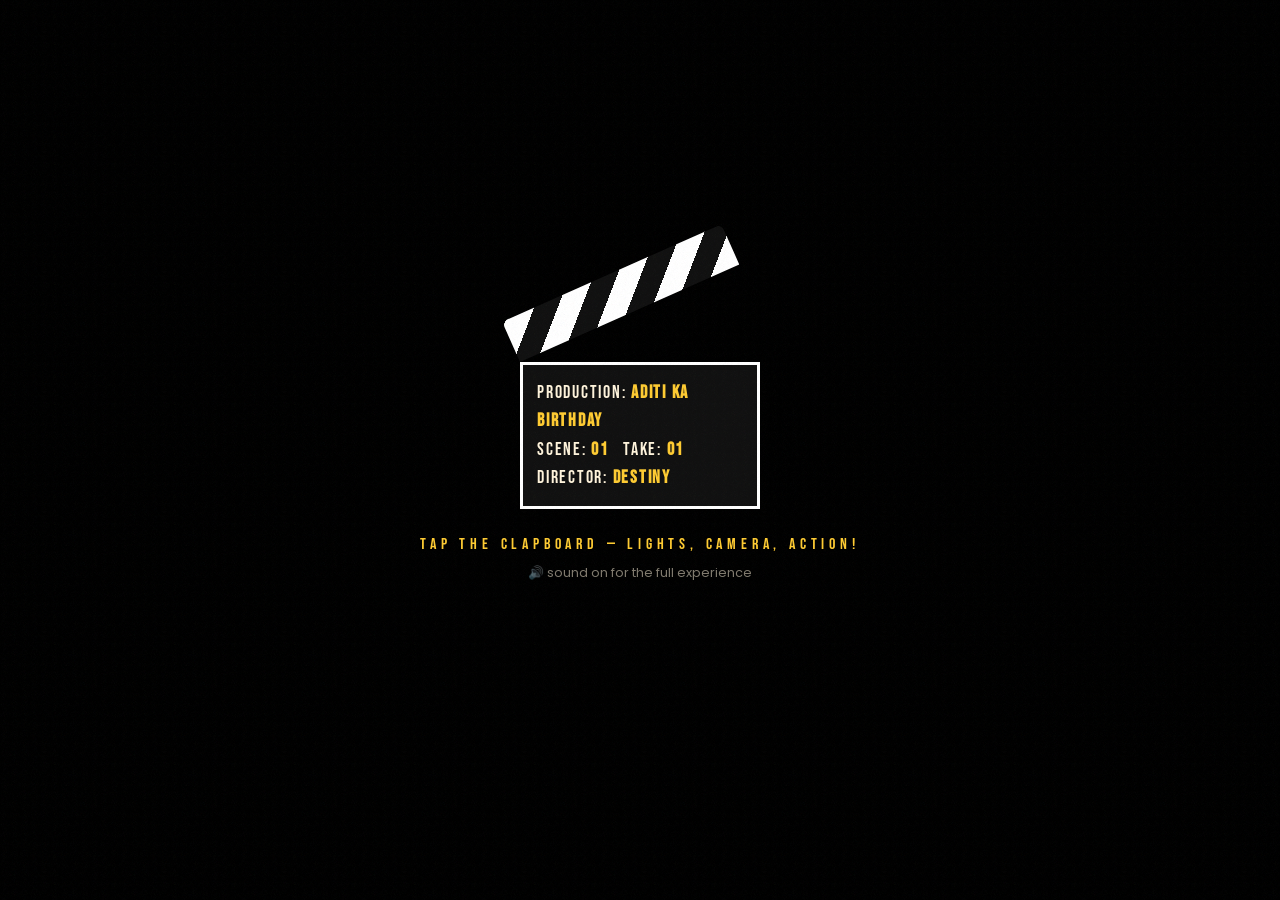
==== commit 5969c827: "Aditi page: story mode, in-page theme song, friendship rewrite" ====
--- a/aditi/index.html
+++ b/aditi/index.html
@@ -6,43 +6,47 @@
 <title>Aditi — The Blockbuster</title>
 <meta name="robots" content="noindex">
 <link rel="icon" href="data:image/svg+xml,<svg xmlns='http://www.w3.org/2000/svg' viewBox='0 0 100 100'><text y='.9em' font-size='90'>🎬</text></svg>">
-<link href="https://fonts.googleapis.com/css2?family=Bebas+Neue&family=Rozha+One&family=Yatra+One&family=Poppins:wght@300;400;600;800&family=Dancing+Script:wght@700&display=swap" rel="stylesheet">
+<link href="https://fonts.googleapis.com/css2?family=Bebas+Neue&family=Rozha+One&family=Yatra+One&family=Poppins:wght@300;400;600;800&display=swap" rel="stylesheet">
 <style>
-:root{
-  --maroon:#4a0419; --maroon2:#7a0a2e; --gold:#ffcc33; --gold2:#e6a100;
-  --magenta:#ff2e88; --marigold:#ff8c00; --teal:#00d1b2; --cream:#fff4dc; --ink:#1a0008;
-}
+:root{--maroon:#4a0419;--maroon2:#7a0a2e;--gold:#ffcc33;--gold2:#e6a100;--magenta:#ff2e88;--marigold:#ff8c00;--teal:#00d1b2;--cream:#fff4dc;--ink:#0d0005}
 *{box-sizing:border-box;margin:0;padding:0}
-html{scroll-behavior:smooth}
-body{font-family:'Poppins',sans-serif;color:var(--cream);background:var(--ink);overflow-x:hidden}
-body.locked{overflow:hidden}
-canvas#fx{position:fixed;inset:0;pointer-events:none;z-index:90}
-section{position:relative;min-height:100vh;padding:90px 16px;display:flex;flex-direction:column;align-items:center;justify-content:center;text-align:center;overflow:hidden}
-.wrap{max-width:1050px;width:100%}
-h2{font-family:'Yatra One',cursive;font-size:clamp(2.2rem,7vw,4rem);color:var(--gold);text-shadow:0 4px 0 var(--maroon2),0 0 30px rgba(255,204,51,.4);margin-bottom:8px}
-.kicker{font-family:'Bebas Neue';letter-spacing:.35em;color:var(--magenta);font-size:1.1rem;margin-bottom:10px}
-.lead{opacity:.85;max-width:620px;margin:0 auto 40px}
-button{font-family:'Bebas Neue';letter-spacing:.12em;font-size:1.35rem;padding:14px 34px;border:none;border-radius:50px;cursor:pointer;color:var(--ink);background:linear-gradient(180deg,#ffe27a,var(--gold2));box-shadow:0 6px 0 #8a5a00,0 12px 30px rgba(255,204,51,.35);transition:transform .15s,box-shadow .15s}
-button:hover{transform:translateY(-2px)}
-button:active{transform:translateY(4px);box-shadow:0 2px 0 #8a5a00}
+html,body{height:100%;overflow:hidden;background:#000;color:var(--cream);font-family:'Poppins',sans-serif}
+canvas#fx{position:fixed;inset:0;pointer-events:none;z-index:60}
+.grain{position:fixed;inset:-20px;pointer-events:none;z-index:70;opacity:.06;background-image:url("data:image/svg+xml,%3Csvg xmlns='http://www.w3.org/2000/svg' width='120' height='120'%3E%3Cfilter id='n'%3E%3CfeTurbulence baseFrequency='.9'/%3E%3C/filter%3E%3Crect width='120' height='120' filter='url(%23n)'/%3E%3C/svg%3E");animation:grain .4s steps(3) infinite}
+@keyframes grain{33%{transform:translate(-8px,5px)}66%{transform:translate(6px,-7px)}}
+.bars::before,.bars::after{content:"";position:fixed;left:0;right:0;height:6vh;background:#000;z-index:55;pointer-events:none}
+.bars::before{top:0}.bars::after{bottom:0}
+
+button{font-family:'Bebas Neue';letter-spacing:.12em;font-size:1.3rem;padding:13px 32px;border:none;border-radius:50px;cursor:pointer;color:var(--ink);background:linear-gradient(180deg,#ffe27a,var(--gold2));box-shadow:0 6px 0 #8a5a00,0 12px 30px rgba(255,204,51,.35);transition:transform .15s}
+button:hover{transform:translateY(-2px)}button:active{transform:translateY(4px)}
 button.alt{background:linear-gradient(180deg,#ff6fb0,var(--magenta));color:#fff;box-shadow:0 6px 0 #8a0040,0 12px 30px rgba(255,46,136,.35)}
 
-/* toran (marigold garland) */
-.toran{position:absolute;top:0;left:0;right:0;height:70px;display:flex;justify-content:space-around;pointer-events:none;z-index:3}
-.toran span{display:block;width:22px;background:repeating-linear-gradient(180deg,var(--marigold) 0 14px,#ffb300 14px 28px);border-radius:0 0 12px 12px;animation:sway 3s ease-in-out infinite;transform-origin:top}
-.toran span:nth-child(odd){height:60px;animation-delay:-.7s}
-.toran span:nth-child(even){height:40px;background:repeating-linear-gradient(180deg,#ffb300 0 14px,var(--magenta) 14px 28px)}
-@keyframes sway{50%{transform:rotate(6deg)}}
+/* ===== SCENE ENGINE ===== */
+.scene{position:fixed;inset:0;display:flex;flex-direction:column;align-items:center;justify-content:center;text-align:center;padding:8vh 16px;opacity:0;visibility:hidden;transition:opacity 1s,visibility 1s;overflow:hidden}
+.scene.active{opacity:1;visibility:visible}
+.sub{position:relative;z-index:5;font-family:'Yatra One';font-size:clamp(1.2rem,3.6vw,2rem);line-height:1.5;max-width:820px;min-height:3em;text-shadow:0 2px 12px #000,0 0 2px #000}
+.sub .cursor{display:inline-block;width:.5em;animation:blink .8s infinite}
+@keyframes blink{50%{opacity:0}}
+.next{position:fixed;right:clamp(16px,4vw,40px);bottom:calc(6vh + 16px);z-index:50;opacity:0;pointer-events:none;transform:translateY(20px);transition:all .5s}
+.next.show{opacity:1;pointer-events:auto;transform:none;animation:nudge 1.6s 1s infinite}
+@keyframes nudge{50%{transform:translateX(6px)}}
+.card{position:fixed;inset:0;z-index:58;background:#000;display:flex;flex-direction:column;align-items:center;justify-content:center;opacity:0;pointer-events:none;transition:opacity .6s}
+.card.on{opacity:1}
+.card small{font-family:'Bebas Neue';letter-spacing:.6em;color:var(--gold);font-size:clamp(1rem,2.5vw,1.4rem)}
+.card h3{font-family:'Rozha One';font-size:clamp(2.6rem,9vw,5.5rem);margin-top:6px;letter-spacing:.02em}
+.hidden{display:none!important}
+.pop{animation:popIn .7s cubic-bezier(.2,1.6,.4,1) both}
+@keyframes popIn{from{transform:scale(0);opacity:0}}
 
 /* ===== INTRO ===== */
-#intro{position:fixed;inset:0;z-index:80;background:#000;display:flex;align-items:center;justify-content:center;flex-direction:column;transition:opacity 1s}
-.clap{width:230px;cursor:pointer;user-select:none}
-.clap .top{height:44px;background:repeating-linear-gradient(-45deg,#fff 0 22px,#111 22px 44px);border-radius:6px 6px 0 0;transform-origin:left bottom;transform:rotate(-24deg);transition:transform .15s}
+#s-intro{background:#000;z-index:1}
+.clap{width:240px;cursor:pointer;user-select:none}
+.clap .top{height:44px;background:repeating-linear-gradient(-45deg,#fff 0 22px,#111 22px 44px);border-radius:6px 6px 0 0;transform-origin:left bottom;transform:rotate(-24deg);transition:transform .12s}
 .clap.snap .top{transform:rotate(0)}
 .clap .body{background:#111;border:3px solid #fff;padding:14px;font-family:'Bebas Neue';text-align:left;letter-spacing:.1em;font-size:1.1rem;line-height:1.6}
 .clap .body b{color:var(--gold)}
-.hint{margin-top:26px;font-family:'Bebas Neue';letter-spacing:.3em;color:var(--gold);animation:blink 1s infinite}
-@keyframes blink{50%{opacity:.25}}
+.hint{margin-top:26px;font-family:'Bebas Neue';letter-spacing:.3em;color:var(--gold);animation:blink 1.2s infinite}
+.hint2{margin-top:10px;font-size:.8rem;opacity:.5}
 .leader{position:absolute;inset:0;display:none;align-items:center;justify-content:center;background:radial-gradient(circle,#555,#111)}
 .leader.on{display:flex}
 .leader .ring{position:absolute;width:62vmin;height:62vmin;border:4px solid #ddd;border-radius:50%}
@@ -52,151 +56,187 @@
 .leader .num{font-family:'Bebas Neue';font-size:40vmin;color:#fff;position:relative}
 .presents{position:absolute;inset:0;display:none;flex-direction:column;align-items:center;justify-content:center;background:#000}
 .presents.on{display:flex}
-.presents p{font-family:'Bebas Neue';letter-spacing:.5em;font-size:clamp(1rem,3vw,1.6rem);opacity:0;animation:fadeIn 1.2s forwards}
-.presents p:nth-child(2){animation-delay:1.2s;color:var(--gold);font-family:'Rozha One';letter-spacing:.05em;font-size:clamp(2rem,6vw,3.5rem)}
+.presents p{font-family:'Bebas Neue';letter-spacing:.5em;font-size:clamp(1rem,3vw,1.6rem);opacity:0;animation:fadeIn 1.4s forwards}
+.presents p:nth-child(2){animation-delay:1.6s;color:var(--gold);font-family:'Rozha One';letter-spacing:.05em;font-size:clamp(2rem,6vw,3.5rem)}
+.presents p:nth-child(3){animation-delay:3s;font-size:.9rem;letter-spacing:.4em;opacity:0;color:var(--magenta)}
 @keyframes fadeIn{to{opacity:1}}
-.grain{position:fixed;inset:0;pointer-events:none;z-index:85;opacity:.07;background-image:url("data:image/svg+xml,%3Csvg xmlns='http://www.w3.org/2000/svg' width='120' height='120'%3E%3Cfilter id='n'%3E%3CfeTurbulence baseFrequency='.9'/%3E%3C/filter%3E%3Crect width='120' height='120' filter='url(%23n)'/%3E%3C/svg%3E");animation:grain .4s steps(3) infinite}
-@keyframes grain{33%{transform:translate(-8px,5px)}66%{transform:translate(6px,-7px)}}
-
-/* ===== POSTER ===== */
-#poster{background:radial-gradient(ellipse at 50% 30%,var(--maroon2),var(--maroon) 55%,var(--ink));}
-.rays{position:absolute;width:250vmax;height:250vmax;top:50%;left:50%;margin:-125vmax;background:repeating-conic-gradient(rgba(255,204,51,.09) 0 8deg,transparent 8deg 16deg);animation:spin 60s linear infinite}
+
+/* ===== S1 CITY ===== */
+#s-city{background:linear-gradient(180deg,#05010f 0%,#1a0b3a 55%,#3b1054 100%)}
+.stars{position:absolute;inset:0}
+.stars i{position:absolute;width:2px;height:2px;background:#fff;border-radius:50%;animation:tw 3s infinite}
+@keyframes tw{50%{opacity:.2}}
+.moon{position:absolute;top:13vh;left:10vw;width:80px;height:80px;border-radius:50%;background:#fff6d8;box-shadow:0 0 60px #fff6d8,0 0 120px rgba(255,246,216,.4)}
+.skyline{position:absolute;bottom:0;left:0;right:0;height:42vh;display:flex;align-items:flex-end;gap:3px}
+.bld{flex:1;background:#0b0418;position:relative;background-image:radial-gradient(#ffd86b 1.5px,transparent 2px);background-size:14px 18px;background-position:4px 6px}
+.bld.dim{background-image:radial-gradient(#3a2a10 1.5px,transparent 2px)}
+#s-city.lit .bld{background-image:radial-gradient(#ffd86b 1.5px,transparent 2px);transition:all 1.5s}
+#s-city.lit{background:linear-gradient(180deg,#1a0530 0%,#5a1260 55%,#ff5c8a 100%);transition:background 2s}
+.star-fall{position:absolute;top:-40px;left:20vw;font-size:3rem;cursor:pointer;z-index:6;filter:drop-shadow(0 0 20px #fff6a0);display:none}
+.star-fall.go{display:block;animation:fall 2.2s cubic-bezier(.3,.1,.3,1) forwards}
+@keyframes fall{to{top:32vh;left:48vw;transform:rotate(360deg) scale(1.6)}}
+.star-fall.idle{display:block;animation:fall 0s forwards,pulse 1s infinite}
+@keyframes pulse{50%{filter:drop-shadow(0 0 45px #fff6a0) brightness(1.4)}}
+.tapme{position:absolute;top:44vh;left:50%;transform:translateX(-50%);font-family:'Bebas Neue';letter-spacing:.3em;color:var(--gold);animation:blink 1s infinite;z-index:6}
+.bigname{position:absolute;top:22vh;left:0;right:0;font-family:'Rozha One';font-size:clamp(5rem,22vw,13rem);line-height:1;background:linear-gradient(180deg,#fff7c2 10%,var(--gold) 45%,var(--gold2) 60%,#8a5a00);-webkit-background-clip:text;background-clip:text;color:transparent;filter:drop-shadow(0 6px 0 #3a0010) drop-shadow(0 0 30px rgba(255,204,51,.6));z-index:4}
+#s-city .sub{position:absolute;bottom:14vh;left:16px;right:16px;margin:auto}
+
+/* ===== S2 HEROINE ===== */
+#s-hero{background:radial-gradient(ellipse at 50% 40%,var(--maroon2),var(--maroon) 55%,var(--ink))}
+.rays{position:absolute;width:250vmax;height:250vmax;top:50%;left:50%;margin:-125vmax;background:repeating-conic-gradient(rgba(255,204,51,.08) 0 8deg,transparent 8deg 16deg);animation:spin 60s linear infinite}
 @keyframes spin{to{transform:rotate(360deg)}}
-.marquee{position:relative;padding:34px clamp(18px,5vw,60px);border-radius:24px;background:linear-gradient(180deg,#2a0010,#150006);border:6px solid var(--gold2);box-shadow:0 0 0 3px #000,0 0 60px rgba(255,204,51,.35);max-width:900px}
-.bulbs{position:absolute;inset:-6px;pointer-events:none}
-.bulb{position:absolute;width:12px;height:12px;border-radius:50%;background:#fff6c2;box-shadow:0 0 10px #ffd84d,0 0 20px #ffb300;animation:bulb 1s infinite}
-.bulb.b{animation-delay:.5s}
-@keyframes bulb{50%{background:#6b4a00;box-shadow:none}}
-.cert{display:inline-block;border:2px solid var(--gold);color:var(--gold);font-family:'Bebas Neue';letter-spacing:.2em;padding:4px 14px;border-radius:4px;margin-bottom:14px;font-size:.95rem}
-.title{font-family:'Rozha One';font-size:clamp(4.5rem,20vw,12rem);line-height:.9;background:linear-gradient(180deg,#fff7c2 10%,var(--gold) 45%,var(--gold2) 60%,#8a5a00);-webkit-background-clip:text;background-clip:text;color:transparent;filter:drop-shadow(0 6px 0 #3a0010) drop-shadow(0 0 25px rgba(255,204,51,.5));animation:zoomIn 1.4s cubic-bezier(.2,1.6,.4,1) both}
-@keyframes zoomIn{from{transform:scale(3);opacity:0}}
-.title-hi{font-family:'Yatra One';color:var(--magenta);font-size:clamp(1.6rem,5vw,2.6rem);margin-top:4px;text-shadow:0 0 18px rgba(255,46,136,.6)}
-.tagline{font-family:'Bebas Neue';letter-spacing:.25em;font-size:clamp(1rem,3vw,1.5rem);margin:18px 0 6px}
-.stars{color:var(--gold);font-size:1.5rem;letter-spacing:.2em}
-.reviews{display:flex;flex-wrap:wrap;gap:12px;justify-content:center;margin-top:22px}
-.review{font-size:.85rem;background:rgba(255,255,255,.06);border:1px solid rgba(255,204,51,.3);padding:8px 14px;border-radius:30px}
-.review i{color:var(--gold);font-style:normal}
-.dates{margin-top:24px;font-family:'Bebas Neue';letter-spacing:.3em;color:var(--teal)}
-.theme{display:inline-flex;align-items:center;gap:14px;margin-top:26px;padding:12px 18px;border-radius:60px;background:linear-gradient(90deg,rgba(255,46,136,.25),rgba(255,204,51,.2));border:2px solid var(--magenta);color:var(--cream);text-decoration:none;text-align:left;transition:transform .2s}
-.theme:hover{transform:scale(1.05)}
-.theme .disc{font-size:2.2rem;animation:spin 3s linear infinite}
-.theme small{display:block;font-family:'Bebas Neue';letter-spacing:.25em;color:var(--gold);font-size:.8rem}
-.theme b{display:block;font-family:'Yatra One';font-size:1.4rem;font-weight:400}
-.theme em{font-size:.75rem;opacity:.75;font-style:normal}
-.theme .play{width:40px;height:40px;border-radius:50%;background:var(--gold);color:var(--ink);display:flex;align-items:center;justify-content:center;font-size:1rem}
-.musicbtn{position:fixed;right:16px;bottom:16px;z-index:70;width:64px;height:64px;padding:0;border-radius:50%;font-size:1.8rem;display:none}
-.musicbtn.show{display:block}
-.musicbtn.playing{animation:thump .4s infinite alternate}
-@keyframes thump{to{transform:scale(1.12)}}
-
-/* ===== DIALOGUES ===== */
-#dialogues{background:linear-gradient(180deg,var(--ink),#22000c)}
-.dgrid{display:grid;grid-template-columns:repeat(auto-fit,minmax(260px,1fr));gap:22px}
-.dcard{position:relative;min-height:190px;border-radius:18px;cursor:pointer;perspective:1200px}
-.dcard .in{position:absolute;inset:0;transition:transform .8s cubic-bezier(.3,1.5,.5,1);transform-style:preserve-3d}
-.dcard.open .in{transform:rotateY(180deg)}
-.dcard .f,.dcard .bk{position:absolute;inset:0;border-radius:18px;backface-visibility:hidden;display:flex;flex-direction:column;align-items:center;justify-content:center;padding:22px}
-.dcard .f{background:linear-gradient(135deg,var(--maroon2),var(--maroon));border:2px solid rgba(255,204,51,.45)}
-.dcard .f .emo{font-size:3.2rem;margin-bottom:8px}
-.dcard .f small{font-family:'Bebas Neue';letter-spacing:.25em;color:var(--gold)}
-.dcard .bk{transform:rotateY(180deg);background:var(--cream);color:var(--maroon)}
-.dcard .bk q{font-family:'Yatra One';font-size:1.2rem;line-height:1.45;quotes:"“" "”"}
-.dcard .bk span{margin-top:12px;font-size:.8rem;opacity:.7}
-.pow{position:absolute;font-family:'Bebas Neue';font-size:3rem;color:var(--gold);-webkit-text-stroke:2px var(--maroon);pointer-events:none;z-index:5;animation:pow .8s forwards}
-@keyframes pow{0%{transform:scale(0) rotate(-20deg)}40%{transform:scale(1.3) rotate(8deg)}100%{transform:scale(1) translateY(-60px);opacity:0}}
-
-/* ===== QUIZ ===== */
-#quiz{background:radial-gradient(circle at 20% 20%,#3b0a52,var(--ink) 70%)}
-.qbox{max-width:640px;margin:0 auto;background:rgba(255,255,255,.05);border:2px solid rgba(255,46,136,.4);border-radius:24px;padding:34px 24px;backdrop-filter:blur(6px)}
-.qprog{height:6px;background:rgba(255,255,255,.12);border-radius:6px;overflow:hidden;margin-bottom:24px}
-.qprog div{height:100%;width:0;background:linear-gradient(90deg,var(--magenta),var(--gold));transition:width .5s}
-.qq{font-family:'Yatra One';font-size:1.5rem;margin-bottom:22px;color:var(--gold)}
-.opts{display:grid;gap:12px}
-.opt{font-family:'Poppins';letter-spacing:0;font-size:1rem;text-align:left;padding:14px 20px;border-radius:14px;background:rgba(255,255,255,.08);color:var(--cream);box-shadow:none;border:1px solid rgba(255,255,255,.15)}
-.opt:hover{background:rgba(255,46,136,.25);border-color:var(--magenta)}
-.result .rname{font-family:'Rozha One';font-size:clamp(2.4rem,8vw,3.6rem);color:var(--magenta);margin:8px 0}
-.result .rline{font-family:'Yatra One';font-size:1.3rem;color:var(--gold);margin-bottom:12px}
-.result p{opacity:.85;margin-bottom:22px}
-.result .emo{font-size:4rem}
-
-/* ===== CAKE ===== */
-#cake{background:linear-gradient(180deg,#22000c,var(--maroon))}
-.stage{position:relative;width:300px;height:260px;margin:30px auto}
-.spot{position:absolute;left:50%;top:-240px;width:420px;height:560px;margin-left:-210px;background:radial-gradient(ellipse at 50% 100%,rgba(255,240,180,.3),transparent 60%);clip-path:polygon(40% 0,60% 0,100% 100%,0 100%);pointer-events:none}
+.frz{position:relative;z-index:3;display:flex;gap:clamp(16px,4vw,40px);align-items:center;flex-wrap:wrap;justify-content:center;max-width:980px}
+.frz .who{width:clamp(170px,26vw,240px);aspect-ratio:3/4;border:6px solid var(--cream);background:linear-gradient(160deg,#ff8fb8,#7a0a2e);display:flex;align-items:center;justify-content:center;font-size:clamp(5rem,12vw,8rem);transform:rotate(-4deg);box-shadow:0 20px 50px rgba(0,0,0,.6);position:relative;filter:saturate(1.3)}
+.frz .who::after{content:"ADITI";position:absolute;bottom:-26px;left:50%;transform:translateX(-50%) rotate(3deg);background:var(--gold);color:var(--ink);font-family:'Bebas Neue';letter-spacing:.3em;padding:4px 16px;font-size:1.4rem}
+.stats{text-align:left;display:flex;flex-direction:column;gap:12px;max-width:460px}
+.stat{background:rgba(0,0,0,.45);border-left:5px solid var(--magenta);padding:10px 16px;opacity:0;transform:translateX(60px)}
+.stat.in{animation:slam .45s cubic-bezier(.2,1.6,.4,1) forwards}
+@keyframes slam{from{opacity:0;transform:translateX(80px) scale(1.4)}to{opacity:1;transform:none}}
+.stat small{font-family:'Bebas Neue';letter-spacing:.25em;color:var(--gold);display:block}
+.stat b{font-weight:600;font-size:1.05rem}
+#s-hero .sub{margin-top:40px}
+
+/* ===== S3 DOSTI ===== */
+#s-dosti{background:linear-gradient(160deg,#10243a,#3a1450 60%,#6b1a4a)}
+.pols{display:flex;flex-wrap:wrap;gap:18px;justify-content:center;max-width:980px;margin:22px 0;position:relative;z-index:3}
+.pol{width:clamp(140px,20vw,190px);background:#fff;color:#333;padding:10px 10px 14px;box-shadow:0 14px 30px rgba(0,0,0,.5);cursor:pointer;opacity:0;transition:transform .3s}
+.pol.drop{animation:drop .8s cubic-bezier(.3,1.5,.5,1) forwards}
+@keyframes drop{from{opacity:0;transform:translateY(-120vh) rotate(40deg)}to{opacity:1;transform:rotate(var(--r))}}
+.pol .ph{aspect-ratio:1;display:flex;align-items:center;justify-content:center;font-size:3.4rem;background:linear-gradient(135deg,var(--c1),var(--c2))}
+.pol .cap{font-family:'Yatra One';font-size:.95rem;margin-top:8px;min-height:2.6em;display:flex;align-items:center;justify-content:center}
+.pol .cap em{font-style:normal;font-family:'Poppins';font-size:.8rem;opacity:.8}
+.pol:hover{transform:rotate(0) scale(1.06)!important;z-index:2}
+
+/* ===== S4 VILLAIN ===== */
+#s-villain{background:radial-gradient(circle at 50% 30%,#3a0000,#000 70%)}
+#s-villain.flash{animation:flash .15s 3}
+@keyframes flash{50%{background:#fff}}
+.villain{font-size:clamp(6rem,20vw,10rem);cursor:crosshair;user-select:none;position:relative;z-index:3;transition:transform .08s;filter:drop-shadow(0 0 30px red)}
+.villain.hit{transform:scale(.88) rotate(-8deg);filter:drop-shadow(0 0 30px #fff) brightness(2)}
+.villain.dead{animation:dead 1.2s forwards}
+@keyframes dead{to{transform:translateY(60vh) rotate(720deg) scale(.2);opacity:0}}
+.vname{font-family:'Rozha One';font-size:clamp(2rem,6vw,3.4rem);color:#ff3b3b;text-shadow:0 0 20px red;z-index:3}
+.hp{width:min(420px,80vw);height:22px;border:3px solid var(--gold);border-radius:12px;overflow:hidden;margin:12px auto 6px;z-index:3;position:relative;background:#200}
+.hp div{height:100%;width:100%;background:linear-gradient(90deg,#ff3b3b,#ff8c00);transition:width .15s}
+.hpl{font-family:'Bebas Neue';letter-spacing:.3em;font-size:.9rem;color:var(--gold)}
+.pow{position:fixed;font-family:'Bebas Neue';font-size:clamp(2.2rem,6vw,3.4rem);color:var(--gold);-webkit-text-stroke:2px var(--maroon);pointer-events:none;z-index:59;animation:pow .8s forwards;white-space:nowrap}
+@keyframes pow{0%{transform:scale(0) rotate(-20deg)}40%{transform:scale(1.3) rotate(8deg)}100%{transform:scale(1) translateY(-70px);opacity:0}}
+.weapon{position:fixed;font-size:2.6rem;pointer-events:none;z-index:58;animation:throw .35s ease-in forwards}
+@keyframes throw{from{transform:translate(0,0) rotate(0)}to{transform:translate(var(--dx),var(--dy)) rotate(540deg)}}
+#s-villain .sub{margin-top:18px}
+
+/* ===== S5 INTERVAL ===== */
+#s-interval{background:repeating-linear-gradient(90deg,#7a0a2e 0 60px,#5a0620 60px 120px)}
+.intv{font-family:'Rozha One';font-size:clamp(4rem,16vw,9rem);color:var(--gold);text-shadow:0 8px 0 #3a0010,0 0 40px rgba(255,204,51,.5);line-height:1}
+.snacks{font-size:clamp(3rem,10vw,5rem);margin:14px 0;animation:bob 1.5s infinite}
+@keyframes bob{50%{transform:translateY(-12px)}}
+.ad{background:var(--cream);color:var(--maroon);max-width:520px;padding:18px 22px;border-radius:14px;box-shadow:0 12px 30px rgba(0,0,0,.5);margin-top:10px}
+.ad small{font-family:'Bebas Neue';letter-spacing:.3em;color:var(--magenta)}
+.ad b{display:block;font-family:'Yatra One';font-size:1.4rem;font-weight:400;margin:4px 0}
+.ctd{font-family:'Bebas Neue';letter-spacing:.3em;margin-top:18px;font-size:1.2rem}
+
+/* ===== S6 CAKE ===== */
+#s-cake{background:linear-gradient(180deg,#1a0010,var(--maroon))}
+.stage{position:relative;width:300px;height:250px;margin:16px auto 20px;z-index:3}
+.spot{position:absolute;left:50%;top:-60vh;width:440px;height:calc(60vh + 260px);margin-left:-220px;background:radial-gradient(ellipse at 50% 100%,rgba(255,240,180,.35),transparent 60%);clip-path:polygon(42% 0,58% 0,100% 100%,0 100%);pointer-events:none}
 .tier{position:absolute;left:50%;transform:translateX(-50%);border-radius:14px 14px 10px 10px}
 .t1{bottom:0;width:290px;height:90px;background:linear-gradient(180deg,#d94f7a,#a8264f)}
 .t2{bottom:82px;width:220px;height:80px;background:linear-gradient(180deg,#ffd166,#e6a100)}
-.t3{bottom:154px;width:150px;height:60px;background:linear-gradient(180deg,#ff8fb8,#e0457f)}
+.t3{bottom:154px;width:150px;height:56px;background:linear-gradient(180deg,#ff8fb8,#e0457f)}
 .tier::before{content:"";position:absolute;top:0;left:0;right:0;height:18px;background:radial-gradient(circle at 10px 0,var(--cream) 10px,transparent 11px) 0 0/20px 18px repeat-x}
 .t1::after{content:"ADITI";position:absolute;inset:0;display:flex;align-items:center;justify-content:center;font-family:'Rozha One';font-size:2.4rem;color:var(--cream);text-shadow:0 2px 0 #6b0a2e}
-.candles{position:absolute;bottom:212px;left:50%;transform:translateX(-50%);display:flex;gap:18px}
+.candles{position:absolute;bottom:208px;left:50%;transform:translateX(-50%);display:flex;gap:18px}
 .candle{width:10px;height:44px;border-radius:3px;background:repeating-linear-gradient(45deg,#fff 0 5px,var(--teal) 5px 10px);position:relative}
 .flame{position:absolute;top:-24px;left:50%;width:15px;height:24px;margin-left:-7.5px;border-radius:50% 50% 50% 50%/60% 60% 40% 40%;background:radial-gradient(circle at 50% 70%,#fff 12%,var(--gold) 45%,#ff5a00 85%);box-shadow:0 0 20px var(--gold),0 0 40px #ff8c00;animation:flick .12s infinite alternate;transition:opacity .3s,transform .3s}
 .flame.out{opacity:0;transform:translateY(-10px) scale(.3)}
 @keyframes flick{to{transform:scale(1.1) rotate(4deg)}}
 .smoke{position:absolute;top:-30px;left:50%;width:8px;height:8px;margin-left:-4px;border-radius:50%;background:rgba(220,220,220,.6);animation:smoke 1.5s forwards}
 @keyframes smoke{to{transform:translateY(-70px) scale(4);opacity:0}}
-.cakebtns{display:flex;gap:14px;justify-content:center;flex-wrap:wrap}
-#wishmsg{margin-top:22px;min-height:2em;font-family:'Yatra One';font-size:1.4rem;color:var(--gold)}
-
-/* ===== DANCE ===== */
-#dance{background:#0a0005;transition:background .3s}
-#dance.party{animation:disco 1.6s infinite}
-@keyframes disco{0%{background:#2a0038}25%{background:#00283a}50%{background:#3a1a00}75%{background:#3a0018}}
-.ball{font-size:4.5rem;animation:spin 4s linear infinite;display:inline-block;filter:drop-shadow(0 0 20px #fff)}
-.lights{position:absolute;inset:0;pointer-events:none;opacity:0;transition:opacity .4s}
-#dance.party .lights{opacity:1}
-.beam{position:absolute;top:-10%;width:120px;height:130%;transform-origin:top center;filter:blur(8px);opacity:.35;animation:beam 3s ease-in-out infinite alternate}
-@keyframes beam{from{transform:rotate(-30deg)}to{transform:rotate(30deg)}}
-.floor{display:flex;gap:clamp(8px,3vw,26px);justify-content:center;margin:34px 0;font-size:clamp(2.6rem,9vw,4.5rem);min-height:90px}
-.floor span{display:inline-block}
-#dance.party .floor span{animation:jig .4s infinite alternate}
-#dance.party .floor span:nth-child(even){animation-delay:.2s}
-@keyframes jig{from{transform:translateY(0) rotate(-12deg)}to{transform:translateY(-22px) rotate(12deg)}}
-.steps{font-family:'Bebas Neue';letter-spacing:.2em;font-size:clamp(1.6rem,5vw,2.6rem);color:var(--gold);min-height:1.4em;margin-bottom:24px}
-
-/* ===== TICKET ===== */
-#ticket{background:linear-gradient(180deg,var(--maroon),var(--ink))}
-.tk{display:flex;max-width:720px;width:100%;margin:0 auto;filter:drop-shadow(0 20px 40px rgba(0,0,0,.6))}
-.tk-main{flex:1;background:var(--cream);color:var(--maroon);padding:26px;border-radius:16px 0 0 16px;text-align:left;position:relative;
-  -webkit-mask:radial-gradient(circle 14px at 100% 0,#0000 98%,#000) top/100% 51% no-repeat,radial-gradient(circle 14px at 100% 100%,#0000 98%,#000) bottom/100% 51% no-repeat;
-  mask:radial-gradient(circle 14px at 100% 0,#0000 98%,#000) top/100% 51% no-repeat,radial-gradient(circle 14px at 100% 100%,#0000 98%,#000) bottom/100% 51% no-repeat}
-.tk-main h3{font-family:'Rozha One';font-size:2rem;line-height:1}
-.tk-main .sm{font-family:'Bebas Neue';letter-spacing:.2em;color:var(--magenta)}
-.tk-grid{display:grid;grid-template-columns:repeat(3,1fr);gap:10px;margin-top:16px}
-.tk-grid div{font-size:.75rem;opacity:.7}.tk-grid b{display:block;font-size:1rem;opacity:1}
-.tk-stub{width:150px;background:var(--gold);color:var(--maroon);border-left:3px dashed var(--maroon);border-radius:0 16px 16px 0;display:flex;flex-direction:column;align-items:center;justify-content:center;padding:14px;cursor:pointer;transition:transform .8s cubic-bezier(.5,-0.4,.6,1.4),opacity .8s;
-  -webkit-mask:radial-gradient(circle 14px at 0 0,#0000 98%,#000) top/100% 51% no-repeat,radial-gradient(circle 14px at 0 100%,#0000 98%,#000) bottom/100% 51% no-repeat;
-  mask:radial-gradient(circle 14px at 0 0,#0000 98%,#000) top/100% 51% no-repeat,radial-gradient(circle 14px at 0 100%,#0000 98%,#000) bottom/100% 51% no-repeat}
-.tk-stub.torn{transform:translate(60px,120px) rotate(28deg);opacity:0}
-.tk-stub b{font-family:'Bebas Neue';font-size:1.6rem;letter-spacing:.1em;writing-mode:vertical-rl;transform:rotate(180deg)}
-.barcode{height:40px;margin-top:14px;background:repeating-linear-gradient(90deg,var(--maroon) 0 2px,transparent 2px 4px,var(--maroon) 4px 7px,transparent 7px 9px)}
-#admit{margin-top:24px;font-family:'Yatra One';font-size:1.3rem;color:var(--gold);min-height:1.6em}
-
-/* ===== CREDITS ===== */
-#credits{background:#000;min-height:100vh;padding:0}
-.crwin{position:relative;height:100vh;width:100%;overflow:hidden;-webkit-mask:linear-gradient(transparent,#000 18%,#000 82%,transparent);mask:linear-gradient(transparent,#000 18%,#000 82%,transparent)}
-.roll{position:absolute;left:0;right:0;top:100%;text-align:center}
-.roll.go{animation:roll 38s linear forwards}
+.cakebtns{display:flex;gap:14px;justify-content:center;flex-wrap:wrap;z-index:3;position:relative}
+
+/* ===== S7 SONG ===== */
+#s-song{background:radial-gradient(ellipse at 50% 60%,#5a1260,#1a0530 60%,#000)}
+.songhead{font-family:'Bebas Neue';letter-spacing:.4em;color:var(--magenta);z-index:3}
+.songtitle{font-family:'Yatra One';font-size:clamp(2.2rem,7vw,4rem);color:var(--gold);text-shadow:0 4px 0 var(--maroon2),0 0 30px rgba(255,204,51,.4);z-index:3;line-height:1.2}
+.songslot{width:min(720px,92vw);aspect-ratio:16/9;margin:18px auto}
+.songcap{font-size:.95rem;opacity:.8;max-width:600px;z-index:3}
+.hearts{position:absolute;inset:0;pointer-events:none}
+.hearts i{position:absolute;bottom:-40px;font-style:normal;animation:rise linear forwards}
+@keyframes rise{to{transform:translateY(-110vh) rotate(30deg);opacity:0}}
+
+/* ===== YOUTUBE PLAYER (always visible, per YouTube rules) ===== */
+#ytwrap{position:fixed;z-index:57;right:16px;top:calc(6vh + 12px);width:220px;border-radius:14px;overflow:hidden;background:#000;box-shadow:0 10px 30px rgba(0,0,0,.6),0 0 0 2px var(--gold2);transition:all .9s cubic-bezier(.3,1,.3,1);opacity:0;pointer-events:none}
+#ytwrap.show{opacity:1;pointer-events:auto}
+#ytwrap .bar{display:flex;align-items:center;gap:8px;padding:6px 10px;background:linear-gradient(90deg,var(--maroon2),var(--maroon));font-family:'Bebas Neue';letter-spacing:.12em;font-size:.85rem}
+#ytwrap .bar .eq{display:flex;gap:2px;align-items:flex-end;height:14px}
+#ytwrap .bar .eq i{width:3px;background:var(--gold);animation:eq .6s infinite alternate}
+#ytwrap .bar .eq i:nth-child(2){animation-delay:.2s}#ytwrap .bar .eq i:nth-child(3){animation-delay:.4s}
+@keyframes eq{from{height:3px}to{height:14px}}
+#ytwrap .bar span{flex:1;white-space:nowrap;overflow:hidden;text-overflow:ellipsis}
+#ytwrap .bar button{font-size:.8rem;padding:3px 10px;box-shadow:none;border-radius:20px}
+#ytbox{aspect-ratio:16/9;width:100%}
+#ytbox iframe{width:100%;height:100%;display:block}
+#ytwrap.big{right:50%;top:50%;transform:translate(50%,-42%);width:min(720px,92vw)}
+
+/* ===== FLASHBACK ===== */
+#s-flash{background:#2b2116;transition:background 3s}
+#s-flash::before{content:"";position:absolute;inset:0;background:radial-gradient(ellipse,transparent 40%,#000 100%);z-index:2;pointer-events:none}
+.scratch{position:absolute;inset:0;z-index:3;pointer-events:none;background:repeating-linear-gradient(90deg,transparent 0 37%,rgba(255,255,255,.08) 37% 37.2%,transparent 37.2% 71%,rgba(0,0,0,.2) 71% 71.3%,transparent 71.3%);animation:scr .25s steps(2) infinite}
+@keyframes scr{50%{background-position:13vw 0}}
+.flashfilm{display:flex;flex-direction:column;align-items:center;position:relative;z-index:4;filter:sepia(1) contrast(1.1) brightness(.8);transition:filter 3s}
+.flashfilm.color{filter:none}
+.fb-tag{font-family:'Bebas Neue';letter-spacing:.5em;color:#e8d3a8;opacity:.8}
+.fb-row{display:flex;gap:clamp(14px,4vw,40px);font-size:clamp(3rem,9vw,5rem);margin:26px 0}
+.fb-row span{opacity:0;transition:opacity 1.2s}
+.fb-row span.on{opacity:1}
+#s-flash .sub{color:#f3e2bd;z-index:4}
+#s-flash.warm{background:radial-gradient(circle,#7a3a10,#2b0a14)}
+#s-flash.warm .scratch{display:none}
+/* ===== DIALOGUE CHOICE ===== */
+.choices{display:flex;flex-direction:column;gap:10px;z-index:5;position:relative;margin-top:12px;max-width:92vw}
+.choices button{font-family:'Yatra One';letter-spacing:0;font-size:1.05rem;padding:12px 22px;white-space:normal}
+.taunt{position:absolute;top:20vh;left:50%;transform:translateX(-50%);background:#fff;color:#300;font-family:'Yatra One';padding:10px 18px;border-radius:18px;z-index:6;max-width:90vw;animation:popIn .4s both;font-size:clamp(.9rem,2.5vw,1.1rem)}
+/* ===== LETTER ===== */
+#s-letter{background:radial-gradient(circle at 50% 30%,#4a1030,#12000a 75%)}
+.paper{position:relative;z-index:3;width:min(640px,92vw);max-height:68vh;overflow:auto;background:#fff8ec;color:#4a2233;padding:28px 28px 22px;border-radius:6px;box-shadow:0 30px 60px rgba(0,0,0,.6);text-align:left;transform:rotate(-1deg);background-image:repeating-linear-gradient(transparent 0 31px,#f0d9c8 31px 32px);line-height:32px;font-size:clamp(.95rem,2.4vw,1.1rem)}
+.paper .l{min-height:32px}
+.paper .sig{font-family:'Yatra One';color:var(--magenta);text-align:right;font-size:1.3rem;margin-top:8px}
+/* ===== POST CREDITS ===== */
+#s-post{background:#000}
+#s-post .pv{font-size:clamp(6rem,18vw,9rem);animation:bob 1.4s infinite}
+#s-post .sub{margin-top:16px}
+/* ===== S8 CREDITS ===== */
+#s-credits{background:#000;padding:0}
+.crwin{position:relative;height:100%;width:100%;overflow:hidden;-webkit-mask:linear-gradient(transparent,#000 18%,#000 82%,transparent);mask:linear-gradient(transparent,#000 18%,#000 82%,transparent)}
+.roll{position:absolute;left:0;right:0;top:100%;text-align:center;padding:0 16px}
+.roll.go{animation:roll 42s linear forwards}
 @keyframes roll{to{transform:translateY(calc(-100% - 100vh))}}
 .roll .role{font-family:'Bebas Neue';letter-spacing:.35em;color:var(--gold);font-size:.95rem;margin-top:34px}
-.roll .who{font-family:'Poppins';font-weight:600;font-size:1.35rem}
+.roll .w{font-weight:600;font-size:1.3rem}
 .roll .big{font-family:'Rozha One';font-size:clamp(3rem,10vw,5rem);color:var(--gold);margin:40px 0 10px}
-.roll .end{font-family:'Yatra One';font-size:clamp(2rem,7vw,3.4rem);color:var(--magenta);margin-top:80px}
-
-.reveal{opacity:0;transform:translateY(50px) scale(.97);transition:all 1s cubic-bezier(.2,.9,.3,1)}
-.reveal.show{opacity:1;transform:none}
-footer{background:#000;text-align:center;padding:24px;font-size:.8rem;opacity:.5}
-@media (max-width:560px){.tk{flex-direction:column}.tk-main{border-radius:16px 16px 0 0;-webkit-mask:none;mask:none}.tk-stub{width:auto;border-left:none;border-top:3px dashed var(--maroon);border-radius:0 0 16px 16px;-webkit-mask:none;mask:none}.tk-stub b{writing-mode:horizontal-tb;transform:none}.tk-grid{grid-template-columns:repeat(2,1fr)}}
+.roll .end{font-family:'Yatra One';font-size:clamp(2rem,7vw,3.4rem);color:var(--magenta);margin-top:90px}
+.replay{position:absolute;bottom:calc(6vh + 20px);left:50%;transform:translateX(-50%);z-index:5;opacity:0;pointer-events:none;transition:opacity 1s}
+.replay.show{opacity:1;pointer-events:auto}
+
+.skip{position:fixed;left:16px;bottom:calc(6vh + 16px);z-index:50;font-size:.85rem;padding:6px 14px;background:rgba(255,255,255,.1);color:var(--cream);box-shadow:none;opacity:.6}
+@media (max-width:600px){#ytwrap{width:150px}#ytwrap .bar span{display:none}.stats{max-width:92vw}}
 </style>
 </head>
-<body class="locked">
+<body class="bars">
 <canvas id="fx"></canvas>
 <div class="grain"></div>
-<button class="musicbtn" id="music" title="Dhol on/off">🥁</button>
+<div class="card" id="card"><small id="cardSmall">SCENE 1</small><h3 id="cardTitle"></h3></div>
+
+<!-- Music: YouTube player stays visible in the corner (YouTube requires visible players) -->
+<div id="ytwrap">
+  <div class="bar"><div class="eq"><i></i><i></i><i></i></div><span>Kabhi Kabhi Aditi · A.R. Rahman</span><button id="ytToggle">❚❚</button></div>
+  <div id="ytbox"><div id="yt"></div></div>
+</div>
+
+<button class="next" id="next">NEXT SCENE ▶</button>
 
 <!-- INTRO -->
-<div id="intro">
+<section class="scene active" id="s-intro">
   <div class="clap" id="clap">
     <div class="top"></div>
     <div class="body">
@@ -206,372 +246,392 @@
     </div>
   </div>
   <div class="hint">TAP THE CLAPBOARD — LIGHTS, CAMERA, ACTION!</div>
-  <div class="leader" id="leader">
-    <div class="sweep" id="sweep"></div><div class="ring"></div><div class="ring ring2"></div>
-    <div class="cross"></div><div class="cross v"></div><div class="num" id="num">3</div>
+  <div class="hint2">🔊 sound on for the full experience</div>
+  <div class="leader" id="leader"><div class="sweep" id="sweep"></div><div class="ring"></div><div class="ring ring2"></div><div class="cross"></div><div class="cross v"></div><div class="num" id="num">3</div></div>
+  <div class="presents" id="presents"><p>FRIENDSHIP FILMS PRESENTS</p><p>Ek Aditi Production</p><p>A DOSTI STORY · AN ACTION FILM · A BIRTHDAY</p></div>
+</section>
+
+<!-- 1 CITY -->
+<section class="scene" id="s-city">
+  <div class="stars" id="stars"></div>
+  <div class="moon"></div>
+  <div class="skyline" id="skyline"></div>
+  <div class="star-fall" id="star">⭐</div>
+  <div class="tapme hidden" id="tapme">TAP THE STAR</div>
+  <div class="bigname hidden" id="bigname">ADITI</div>
+  <div class="sub" id="sub-city"></div>
+</section>
+
+<!-- 2 HEROINE -->
+<section class="scene" id="s-hero">
+  <div class="rays"></div>
+  <div class="frz">
+    <div class="who">👸🏻</div>
+    <div class="stats" id="stats"></div>
   </div>
-  <div class="presents" id="presents">
-    <p>FRIENDSHIP FILMS PRESENTS</p>
-    <p>Ek Aditi Production</p>
+  <div class="sub" id="sub-hero"></div>
+</section>
+
+<!-- 3 DOSTI -->
+<section class="scene" id="s-dosti">
+  <div class="sub" id="sub-dosti"></div>
+  <div class="pols" id="pols"></div>
+</section>
+
+<!-- FLASHBACK -->
+<section class="scene" id="s-flash">
+  <div class="scratch"></div>
+  <div class="flashfilm" id="flashfilm">
+    <div class="fb-tag">— FLASHBACK —</div>
+    <div class="fb-row" id="fbrow"><span>📚</span><span>😤</span><span>📱</span><span>🗣️</span></div>
   </div>
-</div>
-
-<!-- POSTER -->
-<section id="poster">
-  <div class="rays"></div>
-  <div class="toran" id="toran1"></div>
-  <div class="marquee">
-    <div class="bulbs" id="bulbs"></div>
-    <div class="cert">U/A · UNIVERSALLY ADORABLE</div>
-    <div class="title">ADITI</div>
-    <div class="title-hi">अदिति — The Birthday Blockbuster</div>
-    <div class="tagline">EK LADKI · EK CAKE · INFINITE DRAMA</div>
-    <div class="stars">★★★★★</div>
-    <div class="reviews">
-      <div class="review">"Paisa vasool!" <i>— Every friend ever</i></div>
-      <div class="review">"Cutest heroine of the decade" <i>— Filmfare (probably)</i></div>
-      <div class="review">"Iconic. Legendary." <i>— Her Mom</i></div>
-    </div>
-    <div class="dates">NOW SHOWING · IN CINEMAS NEAR YOUR HEART</div>
-    <a class="theme" id="theme" href="https://www.youtube.com/results?search_query=Kabhi+Kabhi+Aditi+Jaane+Tu+Ya+Jaane+Na" target="_blank" rel="noopener">
-      <span class="disc">💿</span>
-      <span><small>OFFICIAL THEME SONG</small><b>Kabhi Kabhi Aditi</b><em>Jaane Tu… Ya Jaane Na · A.R. Rahman</em></span>
-      <span class="play">▶</span>
-    </a>
+  <div class="sub" id="sub-flash"></div>
+</section>
+
+<!-- 4 VILLAIN -->
+<section class="scene" id="s-villain">
+  <div class="vname hidden" id="vname">BORIYAT SINGH</div>
+  <div class="hpl hidden" id="hpl">VILLAIN HEALTH</div>
+  <div class="hp hidden" id="hp"><div id="hpbar"></div></div>
+  <div class="villain hidden" id="villain">👹</div>
+  <div class="sub" id="sub-villain"></div>
+  <div class="choices hidden" id="choices"></div>
+</section>
+
+<!-- 5 INTERVAL -->
+<section class="scene" id="s-interval">
+  <div class="intv">INTERVAL</div>
+  <div class="snacks">🍿 🥟 ☕</div>
+  <div class="ad">
+    <small>A WORD FROM OUR SPONSOR</small>
+    <b>Aditi-Brand Chai ☕</b>
+    Ek sip mein mood fresh, do sip mein gossip ready. <br><em style="font-size:.8rem;opacity:.7">*Side effects: excessive laughing, 3 AM phone calls.</em>
   </div>
-</section>
-
-<!-- DIALOGUES -->
-<section id="dialogues">
-  <div class="wrap reveal">
-    <div class="kicker">★ THE DIALOGUE-BAAZI ★</div>
-    <h2>Filmy Dialogues, Aditi Edition</h2>
-    <p class="lead">Tap each reel for a classic dialogue, remixed just for her. Dishoom included.</p>
-    <div class="dgrid" id="dgrid"></div>
+  <div class="ctd" id="ctd">SECOND HALF STARTS IN 8</div>
+</section>
+
+<!-- 6 CAKE -->
+<section class="scene" id="s-cake">
+  <div class="sub" id="sub-cake"></div>
+  <div class="stage"><div class="spot"></div><div class="tier t1"></div><div class="tier t2"></div><div class="tier t3"></div><div class="candles" id="candles"></div></div>
+  <div class="cakebtns hidden" id="cakebtns">
+    <button id="blow">PHOOOO! 🌬️</button>
+    <button class="alt" id="mic">🎤 BLOW INTO THE MIC</button>
   </div>
 </section>
 
-<!-- QUIZ -->
-<section id="quiz">
-  <div class="wrap reveal">
-    <div class="kicker">★ THE BIG REVEAL ★</div>
-    <h2>Which Heroine Is Aditi Today?</h2>
-    <p class="lead">Four questions. One filmy destiny.</p>
-    <div class="qbox" id="qbox"></div>
-  </div>
-</section>
-
-<!-- CAKE -->
-<section id="cake">
-  <div class="toran" id="toran2"></div>
-  <div class="wrap reveal">
-    <div class="kicker">★ THE CLIMAX ★</div>
-    <h2>Cake Ka Grand Entry</h2>
-    <p class="lead">Make a wish, heroine. Blow into your mic, or just tap the button.</p>
-    <div class="stage">
-      <div class="spot"></div>
-      <div class="tier t1"></div><div class="tier t2"></div><div class="tier t3"></div>
-      <div class="candles" id="candles"></div>
-    </div>
-    <div class="cakebtns">
-      <button id="blow">PHOOOO! 🌬️</button>
-      <button class="alt" id="mic">🎤 BLOW INTO THE MIC</button>
-    </div>
-    <div id="wishmsg"></div>
-  </div>
-</section>
-
-<!-- DANCE -->
-<section id="dance">
-  <div class="lights" id="lights"></div>
-  <div class="wrap reveal">
-    <div class="kicker">★ THE ITEM NUMBER ★</div>
-    <h2>Sangeet Night!</h2>
-    <p class="lead">No Bollywood movie is complete without a dance number. Press play and do the steps.</p>
-    <div class="ball">🪩</div>
-    <div class="floor"><span>💃</span><span>🕺</span><span>💃</span><span>🕺</span><span>💃</span></div>
-    <div class="steps" id="steps">READY?</div>
-    <button class="alt" id="party">NACHLE! 🔥</button>
-  </div>
-</section>
-
-<!-- TICKET -->
-<section id="ticket">
-  <div class="wrap reveal">
-    <div class="kicker">★ HOUSEFULL ★</div>
-    <h2>Your Golden Ticket</h2>
-    <p class="lead">One ticket, one seat, reserved forever. Tear the stub to get in.</p>
-    <div class="tk">
-      <div class="tk-main">
-        <div class="sm">FRIENDSHIP TALKIES · PREMIERE</div>
-        <h3>ADITI: THE BIRTHDAY BLOCKBUSTER</h3>
-        <div class="tk-grid">
-          <div>SCREEN<b>Dil No. 1</b></div>
-          <div>ROW<b>VIP</b></div>
-          <div>SEAT<b>Forever</b></div>
-          <div>SHOW<b id="tdate">Today</b></div>
-          <div>TIME<b>All Day</b></div>
-          <div>PRICE<b>1 Smile</b></div>
-        </div>
-        <div class="barcode"></div>
-      </div>
-      <div class="tk-stub" id="stub"><b>ADMIT ONE</b></div>
-    </div>
-    <div id="admit"></div>
-  </div>
-</section>
-
-<!-- CREDITS -->
-<section id="credits">
+<!-- LETTER -->
+<section class="scene" id="s-letter">
+  <div class="paper" id="paper"></div>
+</section>
+
+<!-- 7 SONG -->
+<section class="scene" id="s-song">
+  <div class="hearts" id="hearts"></div>
+  <div class="songhead">★ THE SONG SEQUENCE ★</div>
+  <div class="songtitle">Kabhi Kabhi Aditi</div>
+  <div class="songslot"></div>
+  <div class="songcap" id="songcap">Har Bollywood film mein ek gaana hota hai jo heroine ke naam pe hota hai. Aditi ka toh sach mein hai. Volume full, dost. 🎉</div>
+</section>
+
+<!-- 8 CREDITS -->
+<section class="scene" id="s-credits">
   <div class="crwin">
     <div class="roll" id="roll">
       <div class="big">ADITI</div>
-      <div class="who" style="opacity:.7">The Birthday Blockbuster</div>
-      <div class="role">STARRING</div><div class="who">Aditi, as herself (iconic)</div>
-      <div class="role">DIRECTED BY</div><div class="who">Destiny</div>
-      <div class="role">MUSIC BY</div><div class="who">Aditi's laugh</div>
-      <div class="role">THEME SONG</div><div class="who">"Kabhi Kabhi Aditi" (on repeat, obviously)</div>
-      <div class="role">CHOREOGRAPHY</div><div class="who">Her 2 AM kitchen dance moves</div>
-      <div class="role">COSTUME DESIGN</div><div class="who">"I have nothing to wear" (full wardrobe)</div>
-      <div class="role">SPECIAL APPEARANCE</div><div class="who">The Cake 🎂</div>
-      <div class="role">STUNTS</div><div class="who">Surviving Monday mornings</div>
-      <div class="role">CATERING</div><div class="who">Maggi, chai &amp; golgappe</div>
-      <div class="role">DRAMA CONSULTANT</div><div class="who">Aditi (again)</div>
-      <div class="role">PRODUCED WITH LOVE BY</div><div class="who">Your friend, forever</div>
-      <div class="role">NO FRIENDS WERE HARMED</div><div class="who">(except by her roasts)</div>
+      <div class="w" style="opacity:.7">The Birthday Blockbuster</div>
+      <div class="role">STARRING</div><div class="w">Aditi, as herself (iconic)</div>
+      <div class="role">DIRECTED BY</div><div class="w">Destiny</div>
+      <div class="role">BACKGROUND SCORE</div><div class="w">"Kabhi Kabhi Aditi" — A.R. Rahman</div>
+      <div class="role">ALSO MUSIC BY</div><div class="w">Aditi's laugh</div>
+      <div class="role">VILLAIN</div><div class="w">Boriyat Singh (defeated)</div>
+      <div class="role">CHOREOGRAPHY</div><div class="w">Her 2 AM kitchen dance moves</div>
+      <div class="role">LONGEST RANT</div><div class="w">3 hours 12 minutes (record unbroken)</div>
+      <div class="role">COSTUME DESIGN</div><div class="w">"I have nothing to wear" (full wardrobe)</div>
+      <div class="role">SPECIAL APPEARANCE</div><div class="w">The Cake 🎂</div>
+      <div class="role">CATERING</div><div class="w">Maggi, chai &amp; golgappe</div>
+      <div class="role">DRAMA CONSULTANT</div><div class="w">Aditi (again)</div>
+      <div class="role">UNPAID THERAPIST</div><div class="w">Her best friend (sunta hoon, bas)</div>
+      <div class="role">PRODUCED BY</div><div class="w">Friendship Films</div>
+      <div class="role">NO FRIENDS WERE HARMED</div><div class="w">(except by her roasts)</div>
       <div class="end">Picture abhi baaki hai, dost! 🎬</div>
-      <div class="who" style="margin-top:14px;opacity:.8">Happy Birthday, Aditi 💛</div>
+      <div class="w" style="margin-top:14px;opacity:.85">Happy Birthday, Aditi 🎉</div>
     </div>
   </div>
-</section>
-<footer>A Friendship Films Production · Made with 💛 for Aditi</footer>
+  <button class="replay alt" id="replay">WATCH AGAIN ↺</button>
+</section>
+
+<section class="scene" id="s-post">
+  <div class="pv">🥳</div>
+  <div class="sub" id="sub-post"></div>
+  <button class="alt hidden" id="replay2" style="margin-top:26px;position:relative;z-index:5">WATCH AGAIN ↺</button>
+</section>
+
+<button class="skip hidden" id="skip">skip ⏭</button>
 
 <script>
-/* ---------- AUDIO (Web Audio, no files) ---------- */
-let AC;
-const ac=()=>AC||(AC=new (window.AudioContext||window.webkitAudioContext)());
-function tone(f1,f2,dur,type='sine',vol=.5,when=0){
-  const a=ac(),t=a.currentTime+when,o=a.createOscillator(),g=a.createGain();
-  o.type=type;o.frequency.setValueAtTime(f1,t);o.frequency.exponentialRampToValueAtTime(f2,t+dur);
-  g.gain.setValueAtTime(vol,t);g.gain.exponentialRampToValueAtTime(.001,t+dur);
-  o.connect(g).connect(a.destination);o.start(t);o.stop(t+dur);
-}
-function noise(dur,freq,vol=.4,when=0,q=1){
-  const a=ac(),t=a.currentTime+when,b=a.createBuffer(1,a.sampleRate*dur,a.sampleRate),d=b.getChannelData(0);
-  for(let i=0;i<d.length;i++)d[i]=Math.random()*2-1;
-  const s=a.createBufferSource(),f=a.createBiquadFilter(),g=a.createGain();
-  s.buffer=b;f.type='bandpass';f.frequency.value=freq;f.Q.value=q;
-  g.gain.setValueAtTime(vol,t);g.gain.exponentialRampToValueAtTime(.001,t+dur);
-  s.connect(f).connect(g).connect(a.destination);s.start(t);
-}
-const dhaa=(w=0)=>{tone(160,45,.35,'sine',.9,w);noise(.05,900,.25,w)};
-const tak=(w=0)=>noise(.08,3200,.45,w,2);
-const dishoom=()=>{noise(.5,500,.8,0,.6);tone(220,40,.5,'sawtooth',.25)};
-const ting=()=>{[880,1320,1760].forEach((f,i)=>tone(f,f*.99,.6,'triangle',.25,i*.07))};
-
-// dhol loop: classic bhangra-ish "DHA . tak DHA . tak tak ."
-let loopT=null,bpm=110;
-const pattern=['D','','t','D','','t','t',''];
-function startDhol(){
-  if(loopT)return;let i=0;
-  const step=()=>{const p=pattern[i%8];if(p==='D')dhaa();if(p==='t')tak();i++;loopT=setTimeout(step,60000/bpm/2)};
-  step();document.getElementById('music').classList.add('playing');
-}
-function stopDhol(){clearTimeout(loopT);loopT=null;document.getElementById('music').classList.remove('playing')}
-document.getElementById('music').onclick=()=>{ac().resume();loopT?stopDhol():startDhol()};
-
-/* ---------- FX CANVAS: confetti + marigold petals ---------- */
+/* ================= AUDIO SFX (Web Audio) ================= */
+let AC;const ac=()=>AC||(AC=new (window.AudioContext||window.webkitAudioContext)());
+function tone(f1,f2,dur,type='sine',vol=.4,when=0){const a=ac(),t=a.currentTime+when,o=a.createOscillator(),g=a.createGain();o.type=type;o.frequency.setValueAtTime(f1,t);o.frequency.exponentialRampToValueAtTime(f2,t+dur);g.gain.setValueAtTime(vol,t);g.gain.exponentialRampToValueAtTime(.001,t+dur);o.connect(g).connect(a.destination);o.start(t);o.stop(t+dur)}
+function noise(dur,freq,vol=.4,when=0,q=1){const a=ac(),t=a.currentTime+when,b=a.createBuffer(1,a.sampleRate*dur,a.sampleRate),d=b.getChannelData(0);for(let i=0;i<d.length;i++)d[i]=Math.random()*2-1;const s=a.createBufferSource(),f=a.createBiquadFilter(),g=a.createGain();s.buffer=b;f.type='bandpass';f.frequency.value=freq;f.Q.value=q;g.gain.setValueAtTime(vol,t);g.gain.exponentialRampToValueAtTime(.001,t+dur);s.connect(f).connect(g).connect(a.destination);s.start(t)}
+const dhaa=(w=0)=>{tone(160,45,.35,'sine',.8,w);noise(.05,900,.2,w)};
+const dishoom=()=>{noise(.4,500,.7,0,.6);tone(220,40,.4,'sawtooth',.2)};
+const ting=()=>[880,1320,1760].forEach((f,i)=>tone(f,f*.99,.6,'triangle',.2,i*.07));
+const slam=()=>{tone(90,40,.25,'square',.25);noise(.15,1200,.3)};
+const thunder=()=>{noise(1.8,120,1,0,.3);noise(.3,2000,.4)};
+const tick=()=>tone(1000,1000,.08,'sine',.2);
+const typeBlip=()=>tone(1400+Math.random()*300,1200,.02,'square',.025);
+
+/* ================= FX CANVAS ================= */
 const cv=document.getElementById('fx'),cx=cv.getContext('2d');let P=[];
 const fit=()=>{cv.width=innerWidth;cv.height=innerHeight};fit();addEventListener('resize',fit);
 const pal=['#ffcc33','#ff2e88','#ff8c00','#00d1b2','#fff4dc','#b14cff'];
-function confetti(n=200,x=null,y=null){
-  for(let i=0;i<n;i++){
-    const burst=x!==null;
-    P.push({k:Math.random()<.35?'petal':'rect',
-      x:burst?x:Math.random()*cv.width,y:burst?y:-20-Math.random()*cv.height*.4,
-      vx:burst?(Math.random()-.5)*16:(Math.random()-.5)*2,vy:burst?-Math.random()*14-2:2+Math.random()*3,
-      g:burst?.35:.02,s:5+Math.random()*7,r:Math.random()*6,vr:(Math.random()-.5)*.3,
-      c:pal[Math.random()*pal.length|0]});
-  }
+function confetti(n=200,x=null,y=null){for(let i=0;i<n;i++){const b=x!==null;P.push({k:Math.random()<.4?'petal':'rect',x:b?x:Math.random()*cv.width,y:b?y:-20-Math.random()*cv.height*.4,vx:b?(Math.random()-.5)*16:(Math.random()-.5)*2,vy:b?-Math.random()*14-2:2+Math.random()*3,g:b?.35:.02,s:5+Math.random()*7,r:Math.random()*6,vr:(Math.random()-.5)*.3,c:pal[Math.random()*pal.length|0]})}}
+function firework(x,y){const c=pal[Math.random()*pal.length|0];for(let i=0;i<70;i++){const a=Math.PI*2*i/70,s=3+Math.random()*4;P.push({k:'spark',x,y,vx:Math.cos(a)*s,vy:Math.sin(a)*s,g:.06,s:2.5,r:0,vr:0,c,life:70})}tone(200,60,.4,'sine',.3);noise(.3,3000,.15,.05)}
+(function loop(){cx.clearRect(0,0,cv.width,cv.height);P=P.filter(p=>p.y<cv.height+30&&(p.life===undefined||p.life>0));
+  for(const p of P){p.vy+=p.g;if(p.k!=='spark'&&p.vy>6)p.vy=6;p.x+=p.vx;p.y+=p.vy;p.vx*=.99;p.r+=p.vr;
+    cx.save();cx.translate(p.x,p.y);cx.rotate(p.r);cx.fillStyle=p.c;
+    if(p.k==='spark'){p.life--;cx.globalAlpha=Math.max(p.life/70,0);cx.beginPath();cx.arc(0,0,p.s,0,7);cx.fill()}
+    else if(p.k==='petal'){cx.beginPath();cx.ellipse(0,0,p.s*.6,p.s,0,0,7);cx.fill()}
+    else cx.fillRect(-p.s/2,-p.s*.7,p.s,p.s*1.4);cx.restore()}
+  requestAnimationFrame(loop)})();
+
+/* ================= YOUTUBE MUSIC ================= */
+const VIDEOS=['HIbzXaBdwZw','cSOvELyZbYY','iomtX7cg7sE','AX7t8ZwroHQ','r9eGi0rVxBw'];
+let yt=null,ytReady=false,vi=0,wantPlay=false,targetVol=45;
+const ytWrap=document.getElementById('ytwrap'),ytT=document.getElementById('ytToggle');
+const tag=document.createElement('script');tag.src='https://www.youtube.com/iframe_api';document.head.appendChild(tag);
+function onYouTubeIframeAPIReady(){
+  yt=new YT.Player('yt',{videoId:VIDEOS[0],playerVars:{playsinline:1,rel:0,modestbranding:1,controls:1},
+    events:{
+      onReady:()=>{ytReady=true;yt.setVolume(targetVol);if(wantPlay)yt.playVideo()},
+      onError:()=>{vi++;if(vi<VIDEOS.length){yt.loadVideoById(VIDEOS[vi]);yt.setVolume(targetVol)}},
+      onStateChange:e=>{if(e.data===YT.PlayerState.ENDED){yt.seekTo(0);yt.playVideo()}
+        ytT.textContent=e.data===YT.PlayerState.PLAYING?'❚❚':'▶'}
+    }});
 }
-(function loop(){
-  cx.clearRect(0,0,cv.width,cv.height);
-  P=P.filter(p=>p.y<cv.height+30);
-  for(const p of P){
-    p.vy+=p.g;if(p.vy>6)p.vy=6;p.x+=p.vx;p.y+=p.vy;p.vx*=.99;p.r+=p.vr;
-    cx.save();cx.translate(p.x,p.y);cx.rotate(p.r);cx.fillStyle=p.c;
-    if(p.k==='petal'){cx.beginPath();cx.ellipse(0,0,p.s*.6,p.s,0,0,Math.PI*2);cx.fill()}
-    else cx.fillRect(-p.s/2,-p.s*.7,p.s,p.s*1.4);
-    cx.restore();
-  }
-  requestAnimationFrame(loop);
-})();
-
-/* ---------- INTRO ---------- */
-const clap=document.getElementById('clap');
-clap.onclick=()=>{
-  ac().resume();clap.classList.add('snap');noise(.12,2500,.9);tone(300,80,.15,'square',.3);
-  setTimeout(()=>{
-    const L=document.getElementById('leader'),num=document.getElementById('num'),sw=document.getElementById('sweep');
-    L.classList.add('on');let n=3;
-    const tick=()=>{
-      num.textContent=n;tone(1000,1000,.12,'sine',.3);
-      let s=performance.now();
-      (function a(t){const d=Math.min((t-s)/900,1);sw.style.setProperty('--a',d*360+'deg');if(d<1)requestAnimationFrame(a)})(s);
-      if(--n>=0&&n>0)setTimeout(tick,1000);else setTimeout(showPresents,1000);
-    };tick();
-  },500);
+function music(play=true){wantPlay=play;if(ytReady){play?yt.playVideo():yt.pauseVideo()}}
+function fadeVol(to,ms=1500){targetVol=to;if(!ytReady)return;const from=yt.getVolume(),st=performance.now();
+  (function f(t){const k=Math.min((t-st)/ms,1);yt.setVolume(from+(to-from)*k);if(k<1)requestAnimationFrame(f)})(st)}
+ytT.onclick=()=>{if(!ytReady)return;yt.getPlayerState()===YT.PlayerState.PLAYING?yt.pauseVideo():yt.playVideo()};
+
+/* ================= SCENE ENGINE ================= */
+const $=id=>document.getElementById(id);
+const wait=ms=>new Promise(r=>setTimeout(r,ms));
+const nextBtn=$('next');let nextResolve=null;
+nextBtn.onclick=()=>{tick();nextBtn.classList.remove('show');nextResolve&&nextResolve()};
+const waitNext=(label='NEXT SCENE ▶')=>new Promise(r=>{nextBtn.textContent=label;nextBtn.classList.add('show');nextResolve=r});
+let cur=$('s-intro');
+async function go(id,num,title){
+  const c=$('card');$('cardSmall').textContent=num;$('cardTitle').textContent=title;
+  c.classList.add('on');slam();await wait(1900);
+  cur.classList.remove('active');cur=$(id);cur.classList.add('active');
+  c.classList.remove('on');await wait(700);
+}
+let skipping=false;
+async function type(el,text,speed=38){
+  el.innerHTML='';const span=document.createElement('span');el.appendChild(span);
+  const cur=document.createElement('span');cur.className='cursor';cur.textContent='▌';el.appendChild(cur);
+  for(const ch of text){if(skipping){span.textContent=text;break}span.textContent+=ch;if(ch!==' ')typeBlip();await wait(ch===','||ch==='…'?speed*6:ch==='.'?speed*9:speed)}
+  skipping=false;await wait(500);cur.remove();
+}
+async function say(el,lines){for(const l of lines){await type(el,l);await wait(1100)}}
+const skipBtn=$('skip');skipBtn.onclick=()=>{skipping=true};
+const tapOnce=el=>new Promise(r=>el.addEventListener('click',r,{once:true}));
+
+/* ================= INTRO ================= */
+$('clap').onclick=async()=>{
+  const clap=$('clap');if(clap.classList.contains('snap'))return;
+  ac().resume();music(true);if(ytReady)yt.setVolume(0);targetVol=0;
+  clap.classList.add('snap');noise(.12,2500,.9);tone(300,80,.15,'square',.3);
+  await wait(500);
+  const L=$('leader'),num=$('num'),sw=$('sweep');L.classList.add('on');
+  for(let n=3;n>0;n--){num.textContent=n;tick();const s=performance.now();
+    (function a(t){const d=Math.min((t-s)/900,1);sw.style.setProperty('--a',d*360+'deg');if(d<1)requestAnimationFrame(a)})(s);await wait(1000)}
+  L.classList.remove('on');$('presents').classList.add('on');
+  ytWrap.classList.add('show');fadeVol(45,4000);
+  await wait(5200);
+  skipBtn.classList.remove('hidden');
+  story();
 };
-function showPresents(){
-  document.getElementById('leader').classList.remove('on');
-  document.getElementById('presents').classList.add('on');
-  dhaa();dhaa(.3);dhaa(.6);
-  setTimeout(()=>{
-    const I=document.getElementById('intro');I.style.opacity=0;
-    document.body.classList.remove('locked');
-    setTimeout(()=>I.remove(),1000);
-    confetti(300);ting();startDhol();
-    document.getElementById('music').classList.add('show');
-  },3200);
+
+/* ================= THE STORY ================= */
+async function story(){
+  /* ---- SCENE 1: EK SHEHAR THA ---- */
+  buildCity();
+  await go('s-city','SCENE 1','Ek Shehar Tha…');
+  const sc=$('sub-city');
+  await say(sc,['Ek shehar tha. Busy, noisy… aur thoda sa boring.','Log office jaate, chai peete, aur zindagi… bas chal rahi thi.']);
+  await type(sc,'Phir ek raat… aasmaan se kuch gira. ✨');
+  const star=$('star');star.classList.add('go');tone(2000,400,2,'sine',.15);
+  await wait(2200);star.classList.remove('go');star.classList.add('idle');$('tapme').classList.remove('hidden');
+  await tapOnce(star);
+  $('tapme').classList.add('hidden');star.style.display='none';
+  ting();dhaa();$('s-city').classList.add('lit');$('bigname').classList.remove('hidden');$('bigname').classList.add('pop');
+  confetti(250);[0,400,800].forEach(d=>setTimeout(()=>firework(innerWidth*(.2+Math.random()*.6),innerHeight*(.15+Math.random()*.3)),d));
+  await say(sc,['…aur us din shehar ko mili — ADITI. 🌟','Aur shehar kabhi boring nahi raha.']);
+  await waitNext();
+
+  /* ---- SCENE 2: THE HEROINE ---- */
+  await go('s-hero','SCENE 2','Heroine Ki Entry');
+  const stats=[['NAAM','Aditi (yes, the song is about her)'],['SUPERPOWER','Ek smile se kisi ka bhi mood theek karna'],['WEAKNESS','Golgappe. Extra teekha. Hamesha.'],['SPECIAL SKILL','2 baje raat ko life ki philosophy'],['DANGER LEVEL','Roast karegi toh paani bhi nahi maangoge 🔥']];
+  const S=$('stats');S.innerHTML=stats.map(s=>`<div class="stat"><small>${s[0]}</small><b>${s[1]}</b></div>`).join('');
+  for(const el of S.children){await wait(900);el.classList.add('in');slam()}
+  await wait(600);
+  await type($('sub-hero'),'Har kahani ko ek heroine chahiye. Humari kahani ko mili — sabse filmy wali.');
+  await waitNext();
+
+  /* ---- SCENE 3: DOSTI ---- */
+  await go('s-dosti','SCENE 3','Yeh Dosti…');
+  await type($('sub-dosti'),'Har heroine ko chahiye ek sidekick. Woh main hoon. 😎 Humari dosti ki kuch yaadein — tap karke dekho:');
+  const mem=[['🤝','Pehli mulaqat','Pata nahi tha yeh itni important banegi','#ff8fb8','#7a0a2e'],['😂','Inside jokes','Jo sirf humein samajh aate hain','#ffd166','#e6a100'],['🗣️','Rant sessions','"Ek baat bataun?" — 2 ghante baad bhi chalu','#00d1b2','#10243a'],['😤','Pehli ladai','Aur phir 10 minute mein "chal chai peete hain"','#b14cff','#3a1450'],['🍜','Maggi sessions','Duniya ki best dawai','#ff8c00','#7a0a2e'],['🔥','Daily roasting','Izzat? Kabhi nahi. Bezzati? Roz.','#ff2e88','#4a0419']];
+  const PL=$('pols');let flipped=0;
+  PL.innerHTML=mem.map((m,i)=>`<div class="pol" style="--r:${(i%2?1:-1)*(3+Math.random()*5)}deg;--c1:${m[3]};--c2:${m[4]}"><div class="ph">${m[0]}</div><div class="cap">${m[1]}</div></div>`).join('');
+  [...PL.children].forEach((p,i)=>{setTimeout(()=>{p.classList.add('drop');noise(.1,900,.2)},i*250);
+    p.onclick=()=>{if(p.dataset.f)return;p.dataset.f=1;ting();p.querySelector('.cap').innerHTML=`<em>${mem[i][2]}</em>`;if(++flipped===3)waitNext()}});
+  await new Promise(r=>{const iv=setInterval(()=>{if(flipped>=3){clearInterval(iv);r()}},200)});
+  await new Promise(r=>{nextResolve=r});
+
+  /* ---- FLASHBACK ---- */
+  fadeVol(25,1500);
+  await go('s-flash','SCENE 4','Flashback');
+  const sf=$('sub-flash'),fb=[...$('fbrow').children];
+  const fbl=['Par har din golgappe aur hasi wala nahi tha.','Kuch din exams wale the. Kuch din "sab log pagal hain" wale.','Aur phir aata tha woh famous message: "Sun na, ek cheez batani hai…" 📱','…aur shuru hota tha 45 minute ka full-on RANT. 🗣️🔥'];
+  for(let i=0;i<fbl.length;i++){fb[i].classList.add('on');await type(sf,fbl[i],46);await wait(1300)}
+  $('flashfilm').classList.add('color');$('s-flash').classList.add('warm');fadeVol(55,2500);ting();
+  await type(sf,'Aur har baar maine suna. Poora. Phir bola — "haan yaar, tu bilkul sahi hai." Kyunki dosti ka matlab yahi hai. 🤝',46);
+  await waitNext('WAPAS AAJ MEIN ▶');
+  fadeVol(45,800);
+
+  /* ---- SCENE 4: VILLAIN ---- */
+  fadeVol(12,1200);
+  await go('s-villain','SCENE 5','Villain Ki Entry');
+  thunder();$('s-villain').classList.add('flash');
+  const sv=$('sub-villain');
+  await type(sv,'Par har kahani mein ek villain hota hai…');
+  ['vname','hpl','hp','villain'].forEach(id=>{$(id).classList.remove('hidden');$(id).classList.add('pop')});thunder();
+  await type(sv,'"Main hoon BORIYAT SINGH! Aaj Aditi ke birthday ki smile… main chura lunga! Mwahahaha!" 😈');
+  await type(sv,'Dishoom time! Villain ko TAP TAP TAP karo! 👊',30);
+  await fight();
+  fadeVol(45,1500);
+  await type(sv,'"Main phir aaunga… agle Monday!" — aur Boriyat Singh gayab. 💨 Smile safe hai!');
+  await waitNext('INTERVAL 🍿 ▶');
+
+  /* ---- SCENE 5: INTERVAL ---- */
+  await go('s-interval','🍿','Interval');
+  const ctd=$('ctd');
+  for(let n=8;n>0;n--){ctd.textContent='SECOND HALF STARTS IN '+n;await wait(1000)}
+  ctd.textContent='SECOND HALF!';
+
+  /* ---- SCENE 6: CAKE CLIMAX ---- */
+  await go('s-cake','SCENE 6','The Climax');
+  await type($('sub-cake'),'Aur ab… woh pal jiska poora shehar intezaar kar raha tha. Aankhein band, wish maango, aur phoonk maaro! 🎂');
+  $('cakebtns').classList.remove('hidden');$('cakebtns').classList.add('pop');
+  await cakeMoment();
+  await type($('sub-cake'),'Tathaastu! ✨ Wish seedha upar pahunch gayi. Ab bas ek cheez baaki hai…');
+  await waitNext('EK AAKHRI BAAT ▶');
+
+  /* ---- DIL KI BAAT ---- */
+  fadeVol(30,1500);
+  await go('s-letter','SCENE 7','Seedhi Baat, No Bakwaas');
+  const paper=$('paper');
+  const LT=['Oye Aditi,','','Official announcement: tere rant sunne ka mera record ab 1000+ ghante ho gaya hai.','Koi award nahi mila, par koi baat nahi. 🏆','','Sach bolun toh — tere rants, tere drama, tere "sun na ek baat" —','yeh sab dosti ka best part hai. Kabhi band mat karna.','','Is saal tujhe mile: kam tension, zyada golgappe,','aur aise log jo tujhe utna hi irritate karein jitna main karta hoon.','','Happy Birthday, pagal. Hamesha aise hi rehna. 🎉'];
+  for(const l of LT){const d=document.createElement('div');d.className='l';paper.appendChild(d);if(l)await type(d,l,32);paper.scrollTop=paper.scrollHeight}
+  const sig=document.createElement('div');sig.className='sig';sig.textContent='— tera best friend (aur full-time rant listener) 🤝';paper.appendChild(sig);paper.scrollTop=paper.scrollHeight;ting();
+  await waitNext('THE SONG 🎵 ▶');
+
+  /* ---- SCENE 7: SONG ---- */
+  await go('s-song','SCENE 8','Uska Gaana');
+  ytWrap.classList.add('big');
+  if(ytReady){yt.seekTo(0);yt.playVideo()}fadeVol(100,2000);
+  const hearts=setInterval(()=>{const h=document.createElement('i');h.textContent=['🌼','✨','🎉','🎂','🥳'][Math.random()*5|0];h.style.left=Math.random()*100+'%';h.style.fontSize=(1+Math.random()*2)+'rem';h.style.animationDuration=(6+Math.random()*5)+'s';$('hearts').appendChild(h);setTimeout(()=>h.remove(),11000)},350);
+  await wait(15000);
+  await waitNext('ROLL THE CREDITS 🎬 ▶');
+  clearInterval(hearts);
+  ytWrap.classList.remove('big');fadeVol(40,1500);
+
+  /* ---- SCENE 8: CREDITS ---- */
+  skipBtn.classList.add('hidden');
+  await go('s-credits','THE END','…Ya Phir Nahi?');
+  $('roll').classList.add('go');
+  setTimeout(()=>{confetti(300);[0,500,1000,1500].forEach(d=>setTimeout(()=>firework(innerWidth*Math.random(),innerHeight*.3*Math.random()+80),d))},38000);
+  await wait(40000);
+  await waitNext('POST-CREDITS SCENE 👀 ▶');
+  await go('s-post','POST-CREDITS','Ruko Zara…');
+  await say($('sub-post'),['"Psst… main wapas aa gaya." — Boriyat Singh 😈','"Par… cake dekh ke mera dil badal gaya."','"Happy Birthday, Aditi. Ek piece mujhe bhi milega?" 🎂🥺']);
+  confetti(200);ting();$('replay2').classList.remove('hidden');
 }
-
-document.getElementById('theme').addEventListener('click',stopDhol);
-
-/* ---------- POSTER bulbs + torans ---------- */
-function bulbs(){
-  const B=document.getElementById('bulbs'),r=B.getBoundingClientRect();B.innerHTML='';
-  const gap=34,w=r.width,h=r.height;let i=0;
-  const add=(x,y)=>{const d=document.createElement('div');d.className='bulb'+(i++%2?' b':'');d.style.left=x-6+'px';d.style.top=y-6+'px';B.appendChild(d)};
-  for(let x=0;x<=w;x+=gap){add(x,0);add(x,h)}
-  for(let y=gap;y<h;y+=gap){add(0,y);add(w,y)}
+$('replay2').onclick=()=>location.reload();
+$('replay').onclick=()=>location.reload();
+
+/* ---------- city builder ---------- */
+function buildCity(){
+  const st=$('stars');for(let i=0;i<90;i++){const s=document.createElement('i');s.style.left=Math.random()*100+'%';s.style.top=Math.random()*55+'%';s.style.animationDelay=Math.random()*3+'s';st.appendChild(s)}
+  const sk=$('skyline');for(let i=0;i<22;i++){const b=document.createElement('div');b.className='bld'+(Math.random()<.7?' dim':'');b.style.height=(30+Math.random()*70)+'%';sk.appendChild(b)}
 }
-bulbs();addEventListener('resize',bulbs);
-['toran1','toran2'].forEach(id=>{const t=document.getElementById(id);t.innerHTML='<span></span>'.repeat(Math.max(10,Math.floor(innerWidth/48)))});
-
-/* ---------- DIALOGUES ---------- */
-const D=[
- ['😎','SHAHENSHAH MODE','Rishte mein toh hum tumhare dost lagte hain, naam hai… Birthday Wala Bestie!','Remixed from Shahenshah'],
- ['💃','DDLJ VIBES','Bade bade shehron mein aisi chhoti chhoti parties hoti rehti hain, Aditi.','Remixed from DDLJ'],
- ['🦹','MOGAMBO','Mogambo khush hua… cake dekh ke!','Remixed from Mr. India'],
- ['🚂','JAB WE MET','Main apni favourite hoon. — and honestly, Aditi, you are everyone\'s.','Inspired by Geet, Jab We Met'],
- ['🕶️','DON','Aditi ko birthday pe gift na dena… mushkil hi nahi, namumkin hai!','Remixed from Don'],
- ['😭','AMAR PREM','Aditi, I hate tears… aaj sirf smiles allowed!','Remixed from Amar Prem'],
- ['🎸','JAANE TU… YA JAANE NA','Kabhi kabhi Aditi zindagi mein yunhi koi apna lagta hai… and for us, that\'s YOU.','Her theme song, obviously'],
- ['🎬','OM SHANTI OM','Agar kisi cheez ko dil se chaaho… toh poori kaaynaat use cake ke saath tumse milane mein lag jaati hai.','Remixed from Om Shanti Om'],
- ['👑','K3G','Keh diya na? Bas keh diya! Aditi is the main character.','Inspired by K3G'],
- ['🔥','SHOLAY','Kitne candles the? … Jitne bhi the, sab Aditi ke liye the!','Remixed from Sholay'],
-];
-const G=document.getElementById('dgrid');
-G.innerHTML=D.map(d=>`<div class="dcard"><div class="in"><div class="f"><div class="emo">${d[0]}</div><small>${d[1]}</small></div><div class="bk"><q>${d[2]}</q><span>${d[3]}</span></div></div></div>`).join('');
-const pows=['DISHOOM!','DHISHKYAAON!','TADAA!','WAAH!','ARREY WAAH!'];
-G.querySelectorAll('.dcard').forEach(c=>c.onclick=e=>{
-  const opening=!c.classList.contains('open');c.classList.toggle('open');
-  if(!opening)return;
-  dishoom();
-  const p=document.createElement('div');p.className='pow';p.textContent=pows[Math.random()*pows.length|0];
-  p.style.left=e.clientX-60+'px';p.style.top=e.clientY-40+'px';p.style.position='fixed';
-  document.body.appendChild(p);setTimeout(()=>p.remove(),800);
-});
-
-/* ---------- QUIZ ---------- */
-const Q=[
- {q:'Her ideal weekend plan?',o:[['Spontaneous trip, no plans!','geet'],['Shopping + looking fabulous','poo'],['Mountains with the gang','naina'],['Cosy movie night with family','simran']]},
- {q:'Pick a snack:',o:[['Golgappe — extra teekha','geet'],['Anything aesthetic for the gram','poo'],['Maggi at a hill station','naina'],['Maa ke haath ke parathe','simran']]},
- {q:'Her vibe in the group chat?',o:[['Sends 47 voice notes','geet'],['Rates everyone\'s outfits','poo'],['Plans the trip, nobody follows','naina'],['Good morning messages daily','simran']]},
- {q:'Pick a song mood:',o:[['Full volume, dancing on the table','geet'],['Walking in slow-mo, hair flip','poo'],['Road trip singalong','naina'],['Mustard fields, arms wide open','simran']]},
-];
-const R={
- geet:{n:'GEET',e:'🚂',l:'"Main apni favourite hoon!"',t:'Jab We Met energy: chatpati, fearless, and the life of every party. Nobody can match your vibe, Aditi.'},
- poo:{n:'POO',e:'💅',l:'"Who is she? — Aditi, obviously."',t:'K3G royalty: iconic, stylish, and you rate everyone else\'s outfits a 3/10. Queen behaviour only.'},
- naina:{n:'NAINA',e:'🏔️',l:'"Ab ki baar, adventure pakka!"',t:'YJHD soul: thoughtful, warm, and secretly the most fun person on the trip. Your friends are lucky.'},
- simran:{n:'SIMRAN',e:'🌻',l:'"Ja Aditi, jee le apni zindagi!"',t:'DDLJ heart: sweet, dreamy, and pure golden. You make everyone feel at home.'},
-};
-let qi=0,score={};
-const QB=document.getElementById('qbox');
-function renderQ(){
-  if(qi>=Q.length)return result();
-  const it=Q[qi];
-  QB.innerHTML=`<div class="qprog"><div style="width:${qi/Q.length*100}%"></div></div>
-  <div class="kicker">QUESTION ${qi+1} / ${Q.length}</div><div class="qq">${it.q}</div>
-  <div class="opts">${it.o.map((o,i)=>`<button class="opt" data-k="${o[1]}">${o[0]}</button>`).join('')}</div>`;
-  requestAnimationFrame(()=>QB.querySelector('.qprog div').style.width=((qi+1)/Q.length*100)+'%');
-  QB.querySelectorAll('.opt').forEach(b=>b.onclick=()=>{tak();score[b.dataset.k]=(score[b.dataset.k]||0)+1;qi++;renderQ()});
+
+/* ---------- villain fight ---------- */
+function fight(){
+  return new Promise(res=>{
+    const v=$('villain'),bar=$('hpbar');let hp=100;
+    const weapons=['🥟','🩴','🍅','🎂','🌶️','🥊','📱','🍳'];
+    const pows=['DISHOOM!','DHISHKYAAON!','THAAAH!','BHAIII!','KAPOW!','TADAAK!'];
+    const hit=e=>{
+      e.preventDefault();if(hp<=0)return;
+      const x=e.clientX??(e.touches&&e.touches[0].clientX),y=e.clientY??(e.touches&&e.touches[0].clientY);
+      hp-=7+Math.random()*4;bar.style.width=Math.max(hp,0)+'%';
+      v.classList.add('hit');setTimeout(()=>v.classList.remove('hit'),90);dishoom();
+      const w=document.createElement('div');w.className='weapon';w.textContent=weapons[Math.random()*weapons.length|0];
+      const sx=Math.random()<.5?-40:innerWidth+40,sy=innerHeight*.8;w.style.left=sx+'px';w.style.top=sy+'px';
+      w.style.setProperty('--dx',(x-sx)+'px');w.style.setProperty('--dy',(y-sy)+'px');document.body.appendChild(w);setTimeout(()=>w.remove(),350);
+      const p=document.createElement('div');p.className='pow';p.textContent=pows[Math.random()*pows.length|0];
+      p.style.left=(x-70+Math.random()*40)+'px';p.style.top=(y-60)+'px';document.body.appendChild(p);setTimeout(()=>p.remove(),800);
+      if(hp<70&&!v.dataset.t1){v.dataset.t1=1;taunt('"Bas itna hi? Meri naani bhi zor se maarti hai!"')}
+      if(hp<40&&!v.dataset.t2){v.dataset.t2=1;taunt('"Ruk ja! Main Monday ko double kar dunga!"')}
+      if(hp<=15&&!v.dataset.fin){v.dataset.fin=1;hp=15;bar.style.width='15%';v.removeEventListener('pointerdown',hit);finisher();return}
+      if(hp<=0){v.removeEventListener('pointerdown',hit);v.classList.add('dead');$('hp').style.opacity=.3;
+        thunder();setTimeout(()=>{confetti(200);ting();dhaa();dhaa(.2);dhaa(.4)},600);setTimeout(res,1400)}
+    };
+    v.addEventListener('pointerdown',hit);
+    function taunt(t){const d=document.createElement('div');d.className='taunt';d.textContent=t;$('s-villain').appendChild(d);setTimeout(()=>d.remove(),2200)}
+    async function finisher(){
+      const sv=$('sub-villain'),ch=$('choices');
+      await type(sv,'Villain kamzor pad gaya! Final blow ke liye ek FILMY DIALOGUE chuno:',30);
+      const opts=[['"Picture abhi baaki hai, mere dost!" 🎬','"Nahiii! Sequel mein bhi haar jaaunga!"'],['"Mogambo bhi khush hua, tu kyun nahi?" 😎','"Kyunki main khush hona bhool gaya thaaa!"'],['"Aditi ki smile churana mushkil hi nahi… namumkin hai!" 🔥','"Don wala dialogue?! Yeh toh cheating hai!"']];
+      ch.innerHTML=opts.map((o,i)=>`<button class="${i%2?'alt':''}" data-i="${i}">${o[0]}</button>`).join('');ch.classList.remove('hidden');
+      const i=await new Promise(r=>ch.querySelectorAll('button').forEach(b=>b.onclick=()=>r(+b.dataset.i)));
+      ch.classList.add('hidden');dishoom();dhaa();
+      await type(sv,opts[i][0]+' — DHISHKYAAON!!',28);
+      taunt(opts[i][1]);
+      hp=0;bar.style.width='0%';v.classList.add('dead');$('hp').style.opacity=.3;thunder();
+      setTimeout(()=>{confetti(220);ting();dhaa();dhaa(.2);dhaa(.4)},600);setTimeout(res,2400);
+    }
+  });
 }
-function result(){
-  const k=Object.keys(score).sort((a,b)=>score[b]-score[a])[0],r=R[k];
-  QB.innerHTML=`<div class="result"><div class="emo">${r.e}</div><div class="kicker">AAJ KI HEROINE HAI…</div>
-  <div class="rname">${r.n}</div><div class="rline">${r.l}</div><p>${r.t}</p>
-  <button class="alt" id="again">PLAY AGAIN</button></div>`;
-  ting();dhaa();const b=QB.getBoundingClientRect();confetti(160,b.left+b.width/2,b.top+60);
-  document.getElementById('again').onclick=()=>{qi=0;score={};renderQ()};
+
+/* ---------- cake ---------- */
+const CN=$('candles');for(let i=0;i<5;i++)CN.insertAdjacentHTML('beforeend','<div class="candle"><div class="flame"></div></div>');
+let micStream=null;
+function cakeMoment(){
+  return new Promise(res=>{
+    let done=false;
+    const out=()=>{
+      if(done)return;done=true;
+      document.querySelectorAll('.candle').forEach((c,i)=>setTimeout(()=>{c.querySelector('.flame').classList.add('out');const s=document.createElement('div');s.className='smoke';c.appendChild(s);setTimeout(()=>s.remove(),1500)},i*120));
+      noise(.6,700,.5,0,.5);$('cakebtns').classList.add('hidden');
+      if(micStream){micStream.getTracks().forEach(t=>t.stop());micStream=null}
+      setTimeout(()=>{confetti(350);ting();dhaa();dhaa(.25);for(let i=0;i<6;i++)setTimeout(()=>firework(innerWidth*(.1+Math.random()*.8),innerHeight*(.1+Math.random()*.35)),i*350);res()},800);
+    };
+    $('blow').onclick=out;
+    $('mic').onclick=async function(){
+      try{micStream=await navigator.mediaDevices.getUserMedia({audio:true});this.textContent='👂 LISTENING… PHOONK MAARO!';
+        const a=ac(),src=a.createMediaStreamSource(micStream),an=a.createAnalyser();an.fftSize=512;src.connect(an);
+        const buf=new Uint8Array(an.frequencyBinCount);let hits=0;
+        (function chk(){if(!micStream||done)return;an.getByteFrequencyData(buf);let s=0;for(let i=0;i<40;i++)s+=buf[i];hits=s/40>150?hits+1:0;hits>8?out():requestAnimationFrame(chk)})();
+      }catch(e){this.textContent='🎤 MIC BLOCKED — USE THE BUTTON'}
+    };
+  });
 }
-renderQ();
-
-/* ---------- CAKE ---------- */
-const CN=document.getElementById('candles');
-for(let i=0;i<5;i++)CN.insertAdjacentHTML('beforeend','<div class="candle"><div class="flame"></div></div>');
-let lit=true,micStream=null;
-function blowOut(){
-  if(!lit)return;lit=false;
-  document.querySelectorAll('.candle').forEach((c,i)=>setTimeout(()=>{
-    c.querySelector('.flame').classList.add('out');
-    const s=document.createElement('div');s.className='smoke';c.appendChild(s);setTimeout(()=>s.remove(),1500);
-  },i*120));
-  noise(.6,700,.5,0,.5);
-  setTimeout(()=>{
-    confetti(350);ting();dhaa();dhaa(.25);
-    document.getElementById('wishmsg').textContent='Tathaastu! ✨ Your wish has been sent to the universe, heroine!';
-    document.getElementById('blow').textContent='LIGHT AGAIN 🔥';
-  },700);
-  if(micStream){micStream.getTracks().forEach(t=>t.stop());micStream=null;document.getElementById('mic').textContent='🎤 BLOW INTO THE MIC'}
-}
-function relight(){lit=true;document.querySelectorAll('.flame').forEach(f=>f.classList.remove('out'));document.getElementById('wishmsg').textContent='';document.getElementById('blow').textContent='PHOOOO! 🌬️'}
-document.getElementById('blow').onclick=()=>lit?blowOut():relight();
-document.getElementById('mic').onclick=async function(){
-  if(!lit)relight();
-  try{
-    micStream=await navigator.mediaDevices.getUserMedia({audio:true});
-    this.textContent='👂 LISTENING… BLOW!';
-    const a=ac(),src=a.createMediaStreamSource(micStream),an=a.createAnalyser();an.fftSize=512;src.connect(an);
-    const buf=new Uint8Array(an.frequencyBinCount);let hits=0;
-    (function check(){
-      if(!micStream)return;an.getByteFrequencyData(buf);
-      let s=0;for(let i=0;i<40;i++)s+=buf[i];
-      hits=s/40>150?hits+1:0;
-      if(hits>8)blowOut();else requestAnimationFrame(check);
-    })();
-  }catch(e){this.textContent='🎤 MIC BLOCKED — USE BUTTON';}
-};
-
-/* ---------- DANCE ---------- */
-const lights=document.getElementById('lights');
-['#ff2e88','#00d1b2','#ffcc33','#b14cff','#ff8c00'].forEach((c,i)=>{
-  const b=document.createElement('div');b.className='beam';b.style.left=(10+i*20)+'%';
-  b.style.background=`linear-gradient(${c},transparent)`;b.style.animationDelay=(-i*.6)+'s';lights.appendChild(b)});
-const moves=['BULB CHANGE KARO 💡','PATANG UDAO 🪁','LUNGI DANCE! 🕺','SHOULDER SHIMMY 💃','HOOK STEP! 🔥','NAAGIN MOVE 🐍','DISCO FINGER ☝️','THUMKA LAGAO ✨'];
-let partyT=null;
-document.getElementById('party').onclick=function(){
-  const S=document.getElementById('dance');
-  if(partyT){clearInterval(partyT);partyT=null;S.classList.remove('party');bpm=110;this.textContent='NACHLE! 🔥';document.getElementById('steps').textContent='ENCORE?';return}
-  ac().resume();startDhol();bpm=150;S.classList.add('party');this.textContent='BAS KARO 😅';
-  const st=document.getElementById('steps');let i=0;
-  const next=()=>{st.textContent=moves[i++%moves.length];confetti(40)};next();
-  partyT=setInterval(next,1800);
-};
-
-/* ---------- TICKET ---------- */
-document.getElementById('tdate').textContent=new Date().toLocaleDateString('en-IN',{day:'numeric',month:'short'});
-document.getElementById('stub').onclick=function(){
-  if(this.classList.contains('torn'))return;
-  noise(.4,1800,.6,0,.8);this.classList.add('torn');
-  setTimeout(()=>{document.getElementById('admit').textContent='Welcome to the premiere, superstar! 🌟 Scroll for the credits…';confetti(200);ting()},600);
-};
-
-/* ---------- REVEAL + CREDITS ---------- */
-const io=new IntersectionObserver(es=>es.forEach(e=>{if(e.isIntersecting)e.target.classList.add('show')}),{threshold:.15});
-document.querySelectorAll('.reveal').forEach(el=>io.observe(el));
-const cio=new IntersectionObserver(es=>es.forEach(e=>{if(e.isIntersecting&&e.intersectionRatio>.6){document.getElementById('roll').classList.add('go');cio.disconnect()}}),{threshold:.6});
-cio.observe(document.getElementById('credits'));
 </script>
 </body>
 </html>
